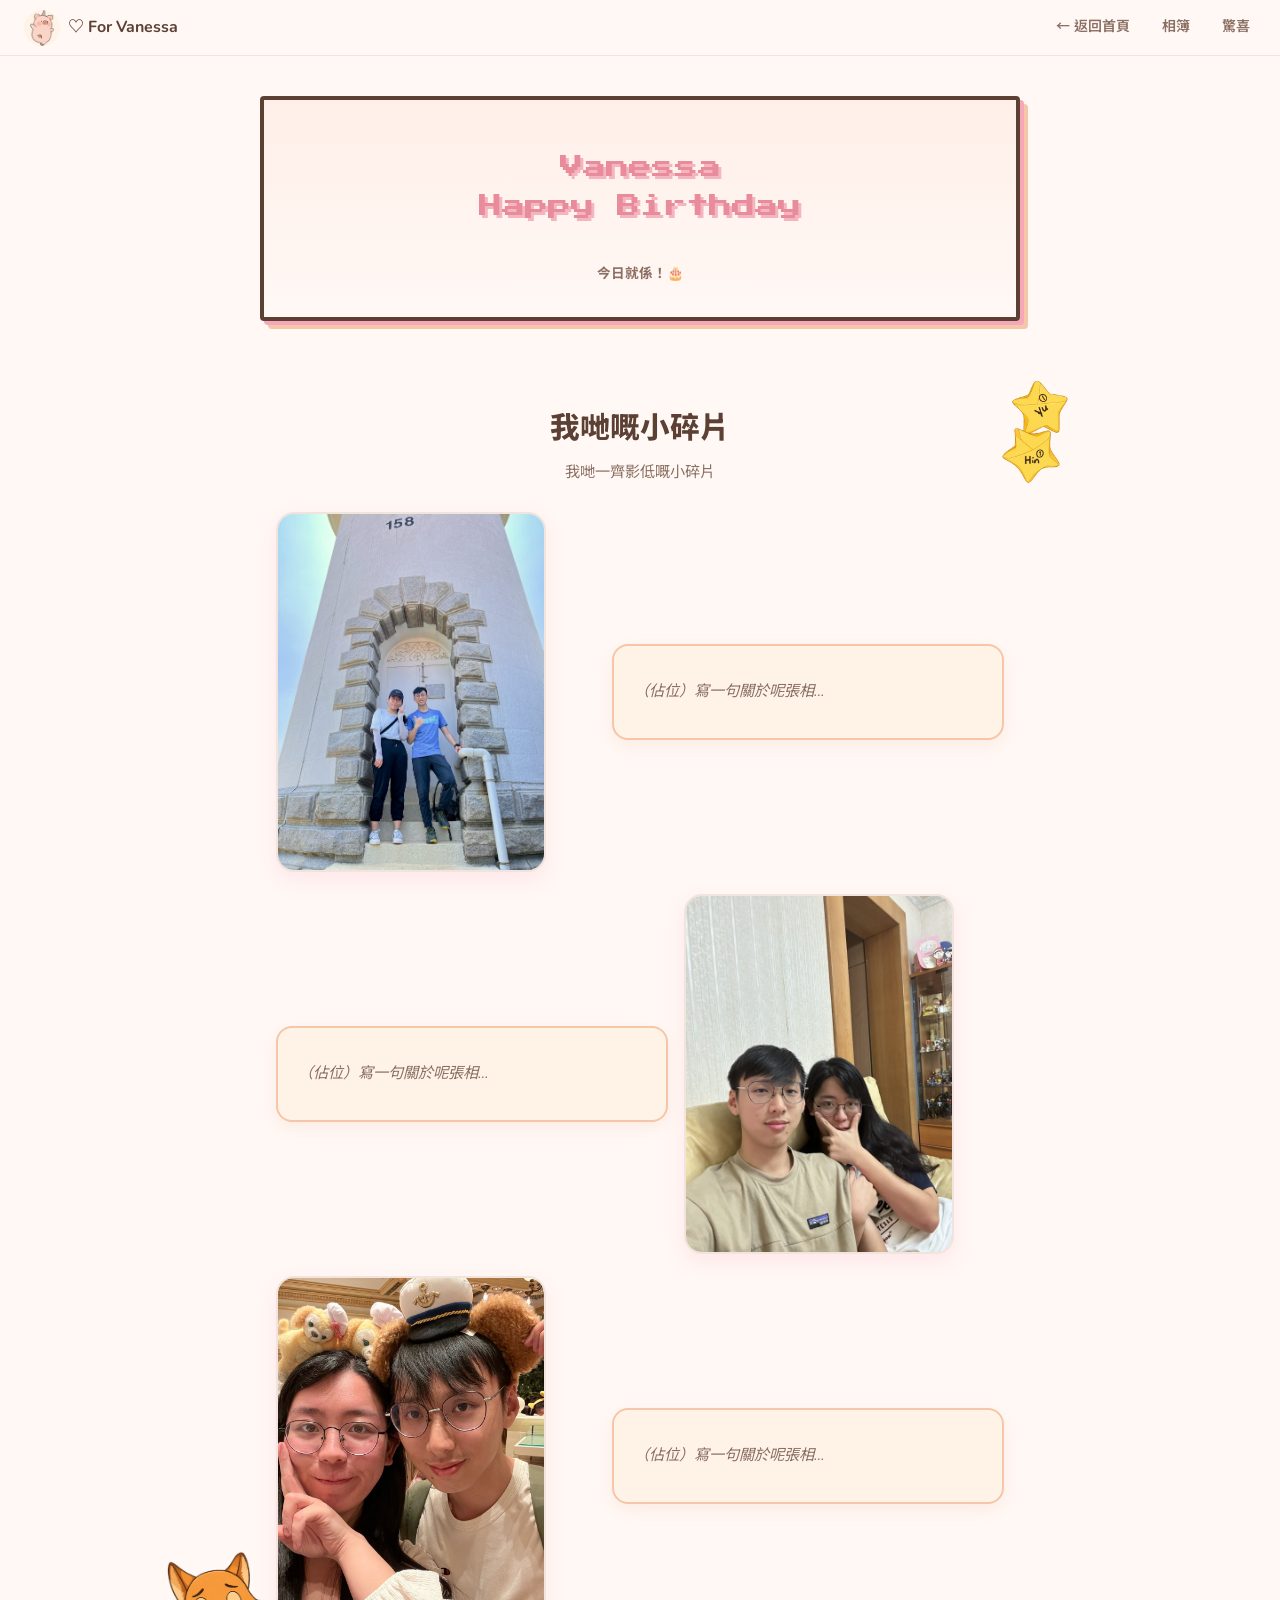
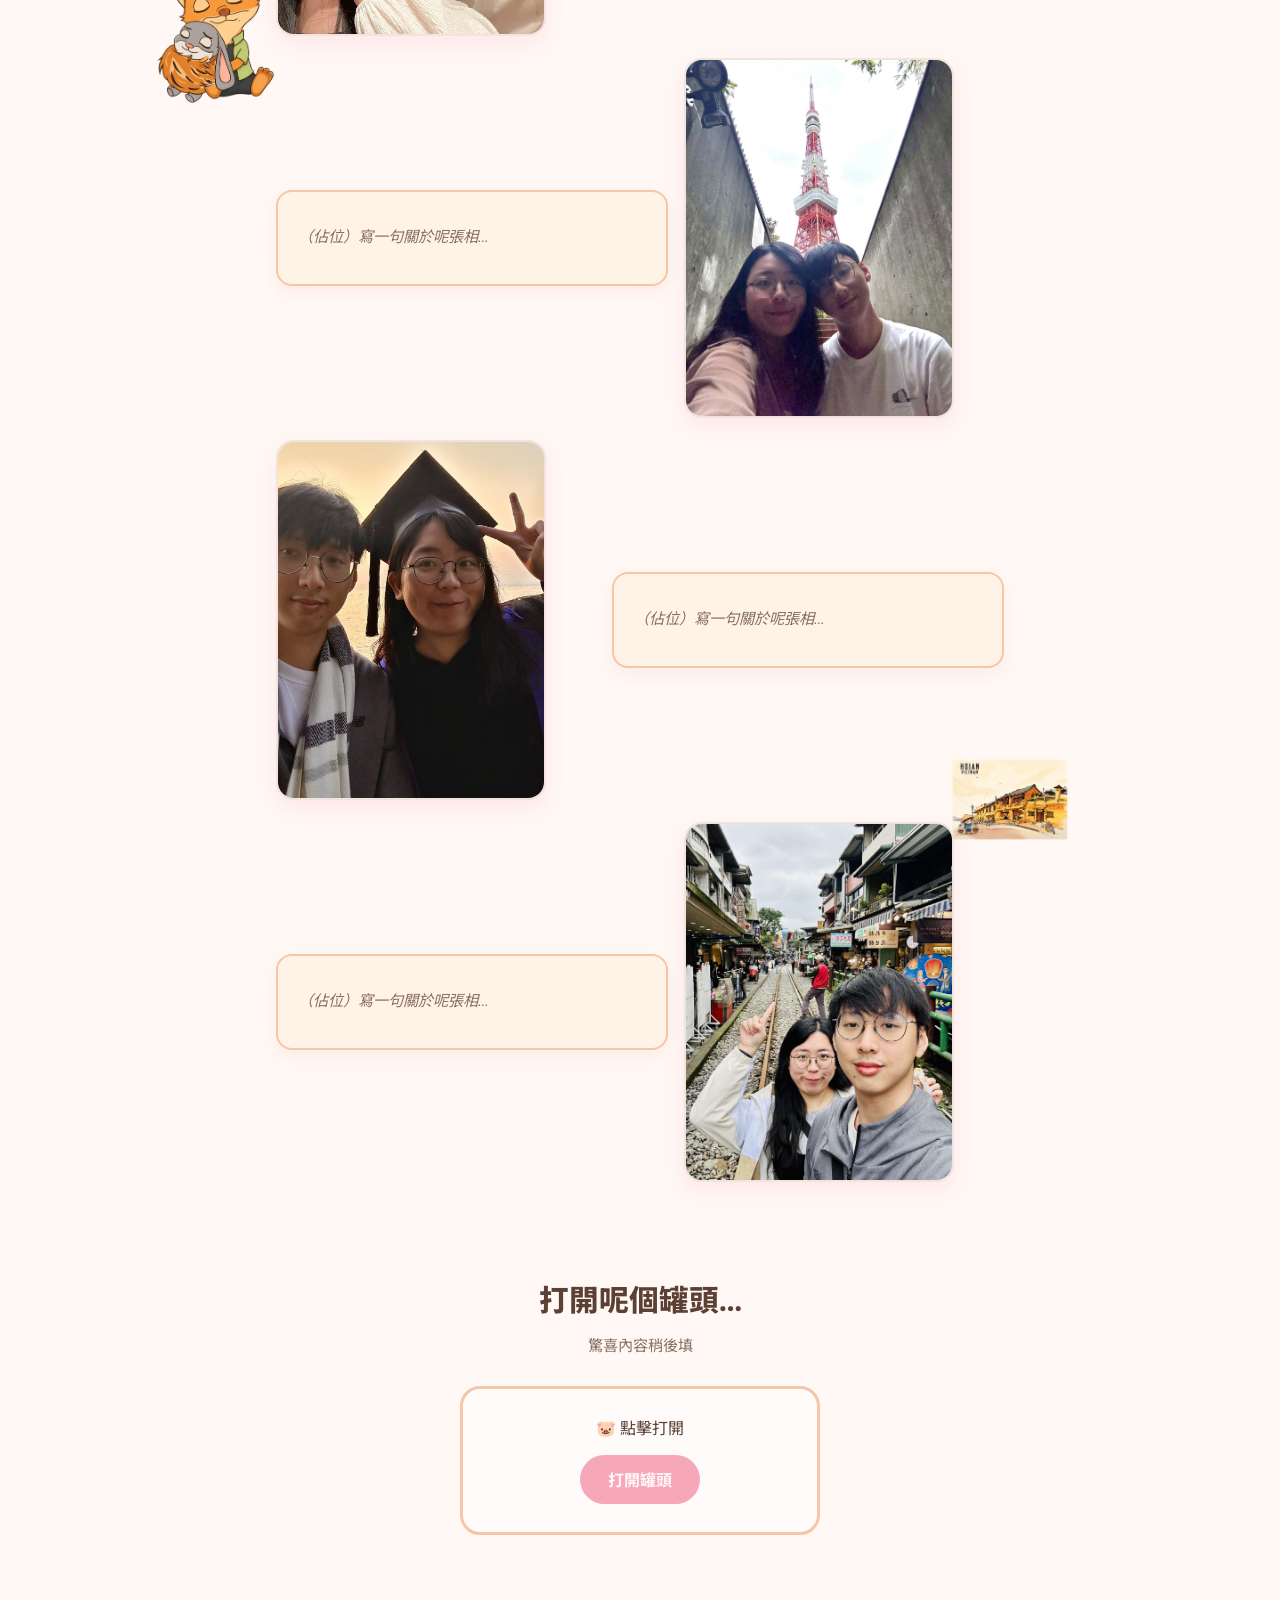
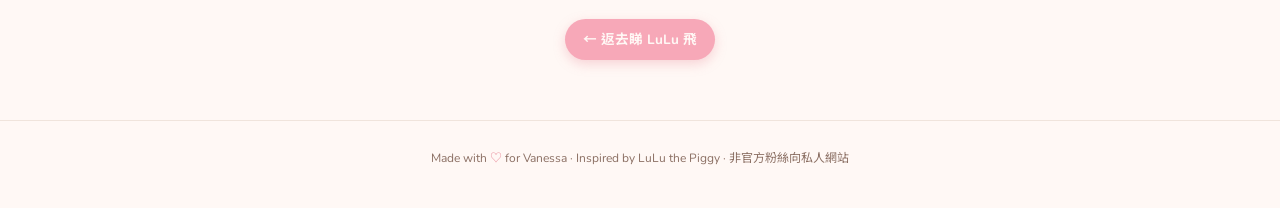
==== inside.html @ 43569d3e "Stagger gallery rows and remove「情話」notes section Replace gallery-grid with alternating photo|text ro" ====
<!DOCTYPE html>
<html lang="zh-Hant">
<head>
  <meta charset="UTF-8" />
  <meta name="viewport" content="width=device-width, initial-scale=1" />
  <meta name="description" content="Vanessa birthday countdown — pixel edition" />
  <meta http-equiv="Cache-Control" content="no-cache, no-store, must-revalidate" />
  <title>♡ Countdown · For Vanessa</title>
  <link rel="preconnect" href="https://fonts.googleapis.com" />
  <link rel="preconnect" href="https://fonts.gstatic.com" crossorigin />
  <link href="https://fonts.googleapis.com/css2?family=Noto+Sans+TC:wght@400;600;700;800&family=Nunito:wght@600;700;800&family=Press+Start+2P&display=swap" rel="stylesheet" />
  <link rel="stylesheet" href="css/styles.css?v=gallery2" />
  <link rel="stylesheet" href="css/edit-mode.css?v=gallery2" />
  <!-- Draft sections (gallery/surprise) stay hidden until 2026-11-11 00:00 HKT
       (body.is-birthday-day). Preview override: ?unlock=1 or ?birthday=1
       Edit mode: ?edit=1 also unlocks drafts on this page for layout work.
       Full backup: backups/inside-full-before-hide-2026-10-17.html -->
  <style id="draft-gate">
    /* Inline so hide works even if CSS cache is stale */
    body:not(.is-birthday-day) .draft-until-birthday { display: none !important; }
  </style>
</head>
<body class="page-inside">
  <nav class="site-nav" aria-label="主選單">
    <a class="nav-brand" href="index.html?v=gallery2">
      <img src="assets/lulu-mascot.png?v=gallery2" alt="" width="36" height="36" />
      <span>♡ For Vanessa</span>
    </a>
    <ul class="nav-links">
      <li><a href="index.html?v=gallery2">← 返回首頁</a></li>
      <li class="draft-until-birthday"><a href="#gallery">相簿</a></li>
      <li class="draft-until-birthday"><a href="#surprise">驚喜</a></li>
    </ul>
  </nav>

  <main class="inside-shell">
    <!-- Pixel countdown: target 2026-11-11 00:00 Asia/Hong_Kong -->
    <section class="pixel-cd-hero" id="pixel-cd-hero" aria-live="polite">
      <h2 class="pixel-title" id="pixel-title"><img class="pixel-title-img" src="assets/title-daoshuzhong.png?v=gallery2" alt="倒數中" width="280" height="104" /></h2>
      <p class="pixel-kicker">離 VANESSA 生日 仲有</p>
      <div class="pixel-countdown" id="pixel-countdown">
        <div class="pixel-cd-unit"><div class="num" data-cd="days">–</div><div class="lbl">DAYS</div></div>
        <div class="pixel-cd-unit"><div class="num" data-cd="hours">–</div><div class="lbl">HRS</div></div>
        <div class="pixel-cd-unit"><div class="num" data-cd="mins">–</div><div class="lbl">MIN</div></div>
        <div class="pixel-cd-unit"><div class="num" data-cd="secs">–</div><div class="lbl">SEC</div></div>
      </div>
      <div class="pixel-birthday-msg" id="pixel-birthday-msg">Vanessa<br />Happy Birthday</div>
      <p class="pixel-cd-sub" id="pixel-cd-sub">2026.11.11 00:00 · UTC+8</p>
    </section>

    <!-- Draft / placeholder sections — hidden until birthday (or ?unlock=1 / ?edit=1) -->
    <section class="section draft-until-birthday" id="gallery" style="padding-left:0;padding-right:0;max-width:none">
      <h2>我哋嘅小碎片</h2>
      <p class="lead">我哋一齊影低嘅小碎片</p>
      <div class="gallery-stagger">
        <article class="gallery-row gallery-row--photo-left">
          <figure class="gallery-card">
            <img src="assets/gallery/gallery-01.jpg?v=gallery2" alt="小碎片 1" loading="lazy" width="1200" height="1600" />
          </figure>
          <div class="gallery-text">（佔位）寫一句關於呢張相…</div>
        </article>
        <article class="gallery-row gallery-row--photo-right">
          <figure class="gallery-card">
            <img src="assets/gallery/gallery-02.jpg?v=gallery2" alt="小碎片 2" loading="lazy" width="1200" height="1600" />
          </figure>
          <div class="gallery-text">（佔位）寫一句關於呢張相…</div>
        </article>
        <article class="gallery-row gallery-row--photo-left">
          <figure class="gallery-card">
            <img src="assets/gallery/gallery-03.jpg?v=gallery2" alt="小碎片 3" loading="lazy" width="1600" height="1200" />
          </figure>
          <div class="gallery-text">（佔位）寫一句關於呢張相…</div>
        </article>
        <article class="gallery-row gallery-row--photo-right">
          <figure class="gallery-card">
            <img src="assets/gallery/gallery-04.jpg?v=gallery2" alt="小碎片 4" loading="lazy" width="1200" height="1600" />
          </figure>
          <div class="gallery-text">（佔位）寫一句關於呢張相…</div>
        </article>
        <article class="gallery-row gallery-row--photo-left">
          <figure class="gallery-card">
            <img src="assets/gallery/gallery-05.jpg?v=gallery2" alt="小碎片 5" loading="lazy" width="1600" height="1200" />
          </figure>
          <div class="gallery-text">（佔位）寫一句關於呢張相…</div>
        </article>
        <article class="gallery-row gallery-row--photo-right">
          <figure class="gallery-card">
            <img src="assets/gallery/gallery-06.jpg?v=gallery2" alt="小碎片 6" loading="lazy" width="1200" height="1600" />
          </figure>
          <div class="gallery-text">（佔位）寫一句關於呢張相…</div>
        </article>
      </div>
    </section>

    <section class="section draft-until-birthday" id="surprise" style="padding-left:0;padding-right:0;max-width:none">
      <h2>打開呢個罐頭…</h2>
      <p class="lead">驚喜內容稍後填</p>
      <div class="surprise-box" id="surprise-box">
        <p class="surprise-tease">🐷 點擊打開</p>
        <button type="button" id="btn-surprise">打開罐頭</button>
        <p class="surprise-reveal">（hidden message 佔位 — 等你寫）♡</p>
      </div>
    </section>

    <!-- Locked stickers from edit-mode coords (always visible, not draft-gated) -->
    <div class="locked-overlays" aria-hidden="true">
      <img class="locked-overlay" src="assets/overlay-stars-yu-hin.png?v=gallery2" alt="星星 Yu · Hin"
           style="left:95%;top:9.9%;width:8.7%;z-index:40" />
      <img class="locked-overlay" src="assets/overlay-nick-judy-hug.png?v=gallery2" alt="狐狸兔兔擁抱"
           style="left:-10.9%;top:45.8%;width:15.6%;z-index:41" />
      <img class="locked-overlay" src="assets/overlay-hoian.png?v=gallery2" alt="會安明信片"
           style="left:88.8%;top:70.5%;width:15%;z-index:42" />
    </div>

    <p class="inside-back">
      <a class="cta-hint" href="index.html?v=gallery2">← 返去睇 LuLu 飛</a>
    </p>
  </main>

  <footer class="site-footer draft-until-birthday">
    <p>Made with <span class="heart">♡</span> for Vanessa · Inspired by LuLu the Piggy · 非官方粉絲向私人網站</p>
  </footer>

  <!-- Edit mode (temporary): open with ?edit=1
       Local: inside.html?edit=1
       Live:  inside.html?v=gallery2&edit=1
       Without edit=1 the script no-ops; uploads/drags stay in localStorage only. -->
  <script src="js/main.js?v=gallery2"></script>
  <script src="js/edit-mode.js?v=gallery2"></script>
</body>
</html>
---- css/styles.css ----
/* LuLu Birthday Site — Vanessa · Design tokens from DESIGN_BRIEF.md */
:root {
  --pink-primary: #F7A8B8;
  --pink-deep: #E88B9A;
  --peach: #F5C6A8;
  --blush: #F4B4C0;
  --snout-yellow: #F5D76E;
  --cream-highlight: #FFF3E8;
  --bg-page: #FFF8F5;
  --bg-section-alt: #FFEFE8;
  --neutral-soft: #F0E4DC;
  --white-soft: #FFFBFA;
  --text-main: #5C4033;
  --text-muted: #8B6F63;
  --text-on-pink: #FFF8F5;
  --mint-soft: #C8E6D4;
  --gold-soft: #E8C97A;
  --sky-top: #87CEEB;
  --sky-mid: #B8E0F5;
  --sky-low: #E8F6FC;
  --nav-h: 56px;
  /* Pop-up size → full-body sitting figure (never crop head/feet) */
  --flyer-size: clamp(200px, 36vw, 300px);
  /* Width drives height (PNG 433×655); object-fit:contain keeps full silhouette.
     Desktop max ~340px so party hat stays below hero title+subtitle. */
  --flyer-landed-size: clamp(220px, 42vmin, 340px);
  --flyer-landed-h: min(52vh, 460px);
  /* ~30fps-friendly: 1.4s bounce pop ≈ 42 frames @ 30fps */
  --flight-duration: 0.75s; /* shorter bounce */
  --cursor-default: url("../assets/cursor-default.png") 0 0, auto;
  --cursor-pointer: url("../assets/cursor-pointer.png") 6 1, pointer;
}

*, *::before, *::after { box-sizing: border-box; margin: 0; padding: 0; }

html { scroll-behavior: smooth; }

body {
  font-family: "Nunito", "Noto Sans TC", system-ui, sans-serif;
  color: var(--text-main);
  background: var(--bg-page);
  line-height: 1.6;
  overflow-x: hidden;
  cursor: var(--cursor-default);
}

/* —— Landing lock: hide everything below hero until user clicks card → inside.html —— */
html:has(body.landing),
body.landing {
  height: 100%;
  overflow: hidden !important;
  overscroll-behavior: none;
  touch-action: manipulation;
}
body.landing .site-nav {
  /* keep nav but prevent scroll-away */
}
body.landing .hero-scene {
  height: calc(100svh - var(--nav-h));
  height: calc(100dvh - var(--nav-h));
  min-height: calc(100svh - var(--nav-h));
  max-height: calc(100dvh - var(--nav-h));
}
body.landing .hero-scene ~ *:not(.scene-controls):not(.edit-mode-panel) {
  display: none !important;
  visibility: hidden !important;
  pointer-events: none !important;
}
/* Edit mode panel must stay visible on landing */
body.landing.is-edit-mode .edit-mode-panel {
  display: block !important;
  visibility: visible !important;
  pointer-events: auto !important;
}
/* Extra safety: sections after hero never paint on landing */
body.landing > section,
body.landing > footer {
  display: none !important;
}


img { max-width: 100%; display: block; }
a { color: var(--pink-deep); text-decoration: none; cursor: var(--cursor-pointer); }
a:hover { text-decoration: underline; }
button, .btn-replay, .cta-hint, .birthday-sign {
  cursor: var(--cursor-pointer);
}

/* —— Nav —— */
.site-nav {
  position: sticky;
  top: 0;
  z-index: 100;
  height: var(--nav-h);
  display: flex;
  align-items: center;
  justify-content: space-between;
  padding: 0 16px;
  background: rgba(255, 248, 245, 0.92);
  backdrop-filter: blur(8px);
  border-bottom: 1px solid var(--neutral-soft);
}
.nav-brand {
  display: flex;
  align-items: center;
  gap: 8px;
  font-weight: 700;
  color: var(--text-main);
  text-decoration: none;
}
.nav-brand img {
  width: 36px;
  height: 36px;
  object-fit: contain;
  border-radius: 50%;
  background: var(--cream-highlight);
}
.nav-links {
  display: flex;
  gap: 12px;
  list-style: none;
  font-size: 13px;
}
.nav-links a {
  color: var(--text-muted);
  font-weight: 600;
  text-decoration: none;
  padding: 4px 6px;
  border-radius: 8px;
}
.nav-links a:hover {
  color: var(--pink-deep);
  background: var(--blush);
  text-decoration: none;
}
@media (min-width: 640px) {
  .nav-links { gap: 20px; font-size: 14px; }
  .site-nav { padding: 0 24px; }
}

/* —— Hero scene —— */
.hero-scene {
  position: relative;
  width: 100%;
  min-height: calc(100svh - var(--nav-h));
  min-height: calc(100vh - var(--nav-h));
  overflow: hidden;
  isolation: isolate;
}

.sky {
  position: absolute;
  inset: 0;
  background: linear-gradient(
    180deg,
    var(--sky-top) 0%,
    var(--sky-mid) 38%,
    var(--sky-low) 58%,
    #FFF5EB 72%,
    var(--bg-page) 100%
  );
  z-index: 0;
}

.sun {
  position: absolute;
  top: 8%;
  right: 12%;
  width: clamp(56px, 12vw, 96px);
  height: clamp(56px, 12vw, 96px);
  border-radius: 50%;
  background: radial-gradient(circle at 40% 40%, #FFF9C4, #F5D76E 55%, #F0C75A 100%);
  box-shadow: 0 0 40px 12px rgba(245, 215, 110, 0.45);
  z-index: 1;
  animation: sun-pulse 4s ease-in-out infinite;
}
@keyframes sun-pulse {
  0%, 100% { transform: scale(1); opacity: 1; }
  50% { transform: scale(1.04); opacity: 0.95; }
}

.cloud {
  position: absolute;
  z-index: 1;
  background: #fff;
  border-radius: 40px;
  opacity: 0.85;
}
.cloud::before,
.cloud::after {
  content: "";
  position: absolute;
  background: #fff;
  border-radius: 50%;
}
.cloud-a {
  width: 80px; height: 28px; top: 14%; left: 8%;
  animation: drift 28s linear infinite;
}
.cloud-a::before { width: 36px; height: 36px; top: -18px; left: 12px; }
.cloud-a::after { width: 44px; height: 44px; top: -22px; left: 32px; }
.cloud-b {
  width: 100px; height: 32px; top: 22%; left: 55%;
  animation: drift 36s linear infinite reverse;
  opacity: 0.7;
}
.cloud-b::before { width: 42px; height: 42px; top: -20px; left: 16px; }
.cloud-b::after { width: 50px; height: 50px; top: -26px; left: 40px; }
.cloud-c {
  width: 60px; height: 22px; top: 10%; left: 72%;
  animation: drift 40s linear infinite;
  opacity: 0.65;
}
.cloud-c::before { width: 28px; height: 28px; top: -14px; left: 8px; }
.cloud-c::after { width: 34px; height: 34px; top: -16px; left: 24px; }
@keyframes drift {
  from { transform: translateX(0); }
  to { transform: translateX(40px); }
}

/* City — scaled up proportionally */
.city {
  position: absolute;
  left: 0;
  right: 0;
  bottom: 0;
  height: clamp(220px, 48vh, 400px);
  z-index: 2;
  pointer-events: none;
  transform: scale(1.08);
  transform-origin: bottom center;
}
.city svg {
  width: 100%;
  height: 100%;
  display: block;
}

.hero-copy {
  position: absolute;
  top: 6%;
  left: 50%;
  transform: translateX(-50%);
  text-align: center;
  z-index: 12; /* above flyer hat */
  width: min(92%, 480px);
  pointer-events: none;
  padding: 0 12px 1.25rem;
}
.hero-copy h1 {
  font-size: clamp(1.6rem, 5.5vw, 2.6rem);
  font-weight: 800;
  color: var(--text-main);
  text-shadow: 0 2px 0 rgba(255,255,255,0.7);
  line-height: 1.25;
}
.hero-copy .sub {
  margin-top: 8px;
  font-size: clamp(0.9rem, 2.8vw, 1.1rem);
  color: var(--text-muted);
  font-weight: 600;
}
.hero-copy .cta-hint {
  margin-top: 16px;
  display: inline-block;
  pointer-events: auto;
  font-size: 0.85rem;
  font-weight: 700;
  color: var(--text-on-pink);
  background: var(--pink-primary);
  padding: 8px 16px;
  border-radius: 999px;
  border: none;
  box-shadow: 0 4px 12px rgba(232, 139, 154, 0.35);
  text-decoration: none;
}
.hero-copy .cta-hint:hover { background: var(--pink-deep); text-decoration: none; }

/* —— Pop-up LuLu (bottom → up bounce, then hold card) —— */
.flyer-wrap {
  position: absolute;
  z-index: 10;
  width: var(--flyer-landed-size);
  left: 50%;
  top: auto;
  bottom: clamp(12px, 2.5vh, 36px);
  right: auto;
  will-change: transform;
  /* Start below viewport, ready to pop — full body incl. feet */
  transform: translate3d(-50%, 130%, 0) scale(0.85);
  overflow: visible;
}
.flyer-wrap.flying {
  animation: lulu-popup var(--flight-duration) cubic-bezier(0.22, 1.4, 0.36, 1) forwards;
}
.flyer-wrap.idle,
.flyer-wrap.landed {
  width: var(--flyer-landed-size);
  max-height: none; /* full body + card; never clip feet */
  left: 50%;
  top: auto;
  bottom: clamp(12px, 2.5vh, 36px);
  right: auto;
  transform: translate3d(-50%, 0, 0);
  animation: bob-idle 2.4s ease-in-out infinite;
  overflow: visible;
}
.flyer-wrap.idle .flyer-front,
.flyer-wrap.landed .flyer-front,
.flyer-wrap.flying .flyer-front {
  width: 100%;
  height: auto;
  max-height: none; /* avoid letterbox; card % must match full PNG */
  object-fit: contain;
  object-position: center center;
  /* Never crop: show ears → feet */
  overflow: visible;
}
/* Mobile / small tablet: LuLu ~65–72vw so party hat stays BELOW hero title+subtitle.
   Height ~48–55vh; bottom-aligned; card % stays on PNG so grip holds. */
@media (max-width: 768px) {
  :root {
    --flyer-landed-size: clamp(240px, min(68vw, 50vh), 360px);
    --flyer-landed-h: min(55vh, 480px);
  }
  .flyer-wrap.idle,
  .flyer-wrap.landed,
  .flyer-wrap {
    bottom: clamp(10px, 2vh, 28px);
  }
  .hero-copy {
    padding-bottom: 0.5rem;
    z-index: 12;
  }
  /* Mobile: same reference proportions */
  .birthday-sign {
    top: calc(36% + 1cm);
    width: 54%;
    height: 48%;
    min-height: 46%;
    max-height: 52%;
    padding: 10px 8px 8px;
    border-width: 3px !important;
    border-radius: 14px;
  }
  .flyer-wrap.flying .birthday-sign {
    top: calc(36% + 1cm);
    width: 54%;
    height: 48%;
  }
  .sign-label {
    font-size: clamp(0.8rem, 3.4vw, 1.05rem);
    margin-bottom: 6px;
  }
  .birthday-sign .sign-unit .num {
    font-size: clamp(0.95rem, 4.5vw, 1.35rem);
  }
  .birthday-sign .sign-unit .lbl {
    font-size: clamp(0.6rem, 2.4vw, 0.8rem);
  }
  .birthday-sign .sign-click-hint {
    font-size: clamp(0.8rem, 3.4vw, 1rem);
    margin-top: 6px;
  }
  .sign-countdown {
    gap: 6px;
  }
  .sign-unit {
    padding: 8px 3px 6px;
    border-radius: 8px;
  }
}
@media (max-width: 480px) {
  :root {
    /* Phones: ~65–70vw / ~48–52vh so hat clears subtitle */
    --flyer-landed-size: clamp(220px, min(68vw, 50vh), 340px);
    --flyer-landed-h: min(52vh, 440px);
  }
  .birthday-sign {
    top: calc(36% + 1cm);
    width: 56%;
    height: 48%;
    min-height: 46%;
    max-height: 52%;
    padding: 9px 7px 8px;
  }
  .sign-label {
    font-size: clamp(0.82rem, 3.6vw, 1.05rem);
  }
  .birthday-sign .sign-unit .num {
    font-size: clamp(1rem, 4.8vw, 1.35rem);
  }
  .birthday-sign .sign-click-hint {
    font-size: clamp(0.82rem, 3.6vw, 1rem);
  }
}
/* Very short viewports only: shrink just enough to keep hat→feet on screen */
@media (max-height: 560px) {
  :root {
    --flyer-landed-size: clamp(180px, min(62vw, 42vh), 300px);
    --flyer-landed-h: min(48vh, 340px);
  }
}

/* Desktop / tablet landscape: keep hat clear of subtitle */
@media (min-width: 769px) {
  :root {
    --flyer-landed-size: clamp(220px, 34vmin, 300px);
    --flyer-landed-h: min(46vh, 400px);
  }
  .flyer-wrap.idle,
  .flyer-wrap.landed,
  .flyer-wrap {
    bottom: clamp(6px, 1.2vh, 20px);
  }
  .hero-copy {
    top: 4%;
    z-index: 12;
    padding-bottom: 2rem;
  }
  .hero-copy .sub {
    position: relative;
    z-index: 13;
  }
}

/* Bottom → up bounce pop, then settle at center-bottom */
@keyframes lulu-popup {
  0% {
    transform: translate3d(-50%, 130%, 0) scale(0.82);
  }
  /* spring past rest */
  55% {
    transform: translate3d(-50%, -8%, 0) scale(1.06);
  }
  /* soft settle */
  78% {
    transform: translate3d(-50%, 3%, 0) scale(0.98);
  }
  100% {
    transform: translate3d(-50%, 0, 0) scale(1);
  }
}

@keyframes bob-idle {
  0%, 100% { transform: translate3d(-50%, 0, 0); }
  50% { transform: translate3d(-50%, -10px, 0); }
}

.flyer {
  position: relative;
  display: flex;
  flex-direction: column;
  align-items: center;
  width: 100%;
}

.flyer-mascot {
  width: 100%;
  height: auto;
  max-width: 100%;
  filter: drop-shadow(0 10px 18px rgba(92, 64, 51, 0.2));
  user-select: none;
  pointer-events: none;
  /* Full silhouette: ears through feet */
  object-fit: contain;
}

/* Always full-body front for pop-up (no Superman back) */
.flyer-back { display: none !important; }
.flyer-front { display: block; }
.flyer-wrap.idle .flyer-front,
.flyer-wrap.landed .flyer-front,
.flyer-wrap.flying .flyer-front { display: block; }

/* Large HTML countdown card (~50% mascot height), below face at hands.
   Mascot has NO baked card; full body (hat → feet) always visible. */
.birthday-sign {
  position: absolute;
  left: 50%;
  /* Proportions locked to user reference: tall card, ~mid torso, hands on sides */
  top: calc(36% + 1cm);
  bottom: auto;
  display: flex;
  flex-direction: column;
  align-items: center;
  justify-content: space-between;
  width: 52%;
  height: 48%;
  min-height: 46%;
  max-height: 52%;
  margin: 0;
  padding: 12px 10px 10px;
  background: #FFFFFF !important;
  background-color: #FFFFFF !important;
  background-image: none !important;
  border: 3px solid #5C4033 !important;
  border-style: solid !important;
  border-radius: 16px;
  box-shadow: none;
  backdrop-filter: none !important;
  -webkit-backdrop-filter: none !important;
  isolation: isolate;
  mix-blend-mode: normal !important;
  text-align: center;
  opacity: 0;
  pointer-events: none;
  text-decoration: none;
  color: inherit;
  z-index: 5;
  transform: translateX(-50%) scale(0.92);
  transition: opacity 0.18s ease, transform 0.18s ease, box-shadow 0.2s ease;
  box-sizing: border-box;
  overflow: hidden;
}
.flyer-wrap.idle .birthday-sign,
.flyer-wrap.landed .birthday-sign {
  opacity: 1 !important;
  transform: translateX(-50%) scale(1);
  pointer-events: auto;
  animation: none;
  background: #FFFFFF !important;
  background-color: #FFFFFF !important;
}
.flyer-wrap.flying .birthday-sign {
  position: absolute;
  left: 50%;
  top: calc(36% + 1cm);
  width: 52%;
  height: 48%;
  margin: 0;
  transform: translateX(-50%) scale(0.85);
  opacity: 0;
  pointer-events: none;
}
.flyer-wrap.idle .flyer,
.flyer-wrap.landed .flyer {
  /* keep mascot+card stacked as one ~1/3-viewport unit */
  min-height: 0;
}
.birthday-sign:hover,
.birthday-sign:focus-visible {
  text-decoration: none;
  box-shadow: 0 0 0 3px rgba(247, 168, 184, 0.7);
  outline: none;
}
.birthday-sign::before {
  content: none; /* overlay sits on baked card — no tape */
}
@keyframes sign-pulse {
  0%, 100% { box-shadow: 0 0 0 0 rgba(247, 168, 184, 0); }
  50% { box-shadow: 0 0 0 2px rgba(247, 168, 184, 0.55); }
}
.sign-label {
  font-size: clamp(0.85rem, 3.2vw, 1.15rem);
  font-weight: 800;
  line-height: 1.2;
  margin-bottom: 8px;
  margin-top: 2px;
  color: #5C4033;
  flex-shrink: 0;
}
.sign-countdown {
  display: grid;
  grid-template-columns: repeat(4, 1fr);
  gap: 8px;
  width: 100%;
  flex: 1 1 auto;
  align-content: center;
}
.sign-unit {
  background: #F7E8DC;
  background-color: #F7E8DC;
  border: none;
  border-radius: 10px;
  padding: 10px 4px 8px;
  min-width: 0;
  opacity: 1;
  display: flex;
  flex-direction: column;
  align-items: center;
  justify-content: center;
  overflow: hidden;
  box-sizing: border-box;
}
.sign-unit .num {
  display: block;
  width: 100%;
  text-align: center;
  font-size: clamp(1.05rem, 4.2vw, 1.55rem);
  font-weight: 800;
  color: #E88B9A;
  font-variant-numeric: tabular-nums;
  line-height: 1.1;
  letter-spacing: 0;
  padding: 0 2px;
  margin: 0;
  box-sizing: border-box;
  overflow: visible;
}
.sign-unit .lbl {
  display: block;
  margin-top: 6px;
  font-size: clamp(0.65rem, 2.2vw, 0.85rem);
  font-weight: 700;
  color: #5C4033;
  text-transform: none;
  letter-spacing: 0.02em;
}
.sign-done {
  display: none;
  font-weight: 800;
  color: var(--pink-deep);
  font-size: 0.9rem;
}
.birthday-sign.is-today .sign-countdown { display: none; }
.birthday-sign.is-today .sign-done { display: block; }
.sign-click-hint {
  margin-top: 8px;
  margin-bottom: 2px;
  font-size: clamp(0.85rem, 3vw, 1.05rem);
  font-weight: 800;
  color: #E88B9A;
  letter-spacing: 0.04em;
  opacity: 1;
  -webkit-text-stroke: 0;
  paint-order: normal;
  text-shadow: none;
  flex-shrink: 0;
}

.scene-controls {
  position: absolute;
  bottom: 12px;
  right: 12px;
  z-index: 20;
}
.btn-replay {
  font-family: inherit;
  font-size: 0.8rem;
  font-weight: 700;
  color: var(--text-main);
  background: var(--white-soft);
  border: 2px solid var(--peach);
  border-radius: 999px;
  padding: 6px 14px;
  box-shadow: 0 2px 8px rgba(92, 64, 51, 0.1);
}
.btn-replay:hover {
  background: var(--blush);
  border-color: var(--pink-primary);
}

/* —— Sections —— */
.section {
  padding: 48px 20px;
  max-width: 800px;
  margin: 0 auto;
}
.section-alt { background: var(--bg-section-alt); max-width: none; }
.section-alt .section-inner {
  max-width: 800px;
  margin: 0 auto;
}
.section h2 {
  font-size: clamp(1.35rem, 4vw, 1.85rem);
  font-weight: 800;
  margin-bottom: 8px;
  text-align: center;
}
.section .lead {
  text-align: center;
  color: var(--text-muted);
  margin-bottom: 28px;
  font-size: 0.95rem;
}

.countdown-board {
  display: grid;
  grid-template-columns: repeat(4, 1fr);
  gap: 10px;
  max-width: 420px;
  margin: 0 auto;
}
.cd-card {
  background: var(--white-soft);
  border-radius: 16px;
  padding: 16px 8px;
  text-align: center;
  border: 2px solid var(--blush);
  box-shadow: 0 4px 16px rgba(247, 168, 184, 0.25);
}
.cd-card .num {
  font-size: clamp(1.5rem, 5vw, 2.2rem);
  font-weight: 800;
  color: var(--pink-deep);
  font-variant-numeric: tabular-nums;
  line-height: 1;
}
.cd-card .lbl {
  margin-top: 6px;
  font-size: 0.75rem;
  font-weight: 700;
  color: var(--text-muted);
}
.cd-message {
  text-align: center;
  margin-top: 20px;
  font-weight: 700;
  color: var(--text-main);
}
.cd-message.party {
  color: var(--pink-deep);
  background: var(--mint-soft);
  display: inline-block;
  width: 100%;
  max-width: 420px;
  margin-left: auto;
  margin-right: auto;
  padding: 12px;
  border-radius: 12px;
}

.placeholder-grid {
  display: grid;
  grid-template-columns: repeat(2, 1fr);
  gap: 12px;
}
@media (min-width: 640px) {
  .placeholder-grid { grid-template-columns: repeat(3, 1fr); }
}
.ph-card {
  aspect-ratio: 1;
  background: var(--white-soft);
  border: 2px dashed var(--neutral-soft);
  border-radius: 16px;
  display: flex;
  align-items: center;
  justify-content: center;
  color: var(--text-muted);
  font-size: 0.8rem;
  font-weight: 600;
  text-align: center;
  padding: 12px;
}

.gallery-stagger {
  display: flex;
  flex-direction: column;
  gap: 22px;
  max-width: 860px;
  margin: 0 auto;
  padding: 0 16px;
}
.gallery-row {
  display: grid;
  grid-template-columns: minmax(0, 0.9fr) minmax(0, 1.1fr);
  gap: 16px;
  align-items: center;
}
.gallery-row--photo-right {
  grid-template-columns: minmax(0, 1.1fr) minmax(0, 0.9fr);
}
.gallery-row--photo-right .gallery-card { order: 2; }
.gallery-row--photo-right .gallery-text { order: 1; }
.gallery-card {
  margin: 0;
  aspect-ratio: 3 / 4;
  max-height: 360px;
  border-radius: 18px;
  overflow: hidden;
  background: var(--white-soft);
  border: 2px solid var(--neutral-soft);
  box-shadow: 0 8px 20px rgba(255, 154, 180, 0.18);
  transition: transform 0.2s ease, box-shadow 0.2s ease;
}
.gallery-card:hover {
  transform: translateY(-3px);
  box-shadow: 0 12px 28px rgba(255, 154, 180, 0.28);
}
.gallery-card img {
  display: block;
  width: 100%;
  height: 100%;
  object-fit: cover;
  object-position: center;
}
.gallery-text {
  background: var(--cream-highlight);
  border: 2px solid var(--peach);
  border-radius: 16px;
  padding: 18px 20px;
  color: var(--text-muted);
  font-style: italic;
  font-size: 0.95rem;
  line-height: 1.7;
  min-height: 96px;
  display: flex;
  align-items: center;
  box-shadow: 0 6px 16px rgba(245, 198, 168, 0.22);
}
@media (max-width: 639px) {
  .gallery-row,
  .gallery-row--photo-right {
    grid-template-columns: 1fr;
    gap: 12px;
  }
  /* Keep photo above text in each pair on mobile */
  .gallery-row .gallery-card { order: 0; }
  .gallery-row .gallery-text { order: 1; }
  .gallery-card {
    max-height: none;
    aspect-ratio: 4 / 5;
  }
}
.surprise-box {
  max-width: 360px;
  margin: 0 auto;
  background: var(--white-soft);
  border: 3px solid var(--peach);
  border-radius: 20px;
  padding: 28px 20px;
  text-align: center;
}
.surprise-box button {
  margin-top: 12px;
  font-family: inherit;
  font-weight: 700;
  font-size: 1rem;
  background: var(--pink-primary);
  color: var(--text-on-pink);
  border: none;
  border-radius: 999px;
  padding: 12px 28px;
}
.surprise-box button:hover { background: var(--pink-deep); }
.surprise-reveal {
  display: none;
  margin-top: 16px;
  font-weight: 700;
  color: var(--pink-deep);
}
.surprise-box.open .surprise-reveal { display: block; }
.surprise-box.open .surprise-tease { display: none; }

.site-footer {
  padding: 28px 20px 40px;
  text-align: center;
  font-size: 0.75rem;
  color: var(--text-muted);
  border-top: 1px solid var(--neutral-soft);
  background: var(--bg-page);
}
.site-footer .heart { color: var(--pink-deep); }

/* —— Inside page shell —— */
.page-inside { min-height: 100vh; }
.inside-shell {
  position: relative;
  max-width: 800px;
  margin: 0 auto;
  padding: 40px 20px 60px;
}

/* Permanent stickers locked from edit-mode coords (always visible) */
.locked-overlays {
  position: absolute;
  inset: 0;
  z-index: 35;
  pointer-events: none;
}
.locked-overlay {
  position: absolute;
  display: block;
  height: auto;
  object-fit: contain;
  pointer-events: none;
  -webkit-user-drag: none;
  box-sizing: border-box;
}
.inside-hero {
  text-align: center;
  margin-bottom: 32px;
}
.inside-mascot {
  width: 120px;
  height: auto;
  margin: 0 auto 16px;
  filter: drop-shadow(0 6px 12px rgba(92, 64, 51, 0.15));
}
.inside-hero h1 {
  font-size: clamp(1.5rem, 4vw, 2rem);
  font-weight: 800;
}
.inside-hero .lead {
  color: var(--text-muted);
  margin-top: 8px;
  font-weight: 600;
}
.inside-grid {
  display: grid;
  grid-template-columns: 1fr;
  gap: 14px;
}
@media (min-width: 640px) {
  .inside-grid { grid-template-columns: 1fr 1fr; }
  .inside-card-wide { grid-column: 1 / -1; }
}
.inside-card {
  background: var(--white-soft);
  border: 2px dashed var(--neutral-soft);
  border-radius: 16px;
  padding: 24px 20px;
  min-height: 120px;
}
.inside-card h2 {
  font-size: 1.1rem;
  font-weight: 800;
  margin-bottom: 8px;
}
.inside-card p { color: var(--text-muted); font-size: 0.9rem; }
.inside-back {
  text-align: center;
  margin-top: 36px;
}
.inside-back .cta-hint {
  display: inline-block;
  font-size: 0.85rem;
  font-weight: 700;
  color: var(--text-on-pink);
  background: var(--pink-primary);
  padding: 10px 18px;
  border-radius: 999px;
  text-decoration: none;
  box-shadow: 0 4px 12px rgba(232, 139, 154, 0.35);
}
.inside-back .cta-hint:hover { background: var(--pink-deep); text-decoration: none; }

@media (prefers-reduced-motion: reduce) {
  .flyer-wrap,
  .flyer-wrap.flying,
  .flyer-wrap.idle {
    animation: none !important;
    left: 50%;
    top: auto;
    bottom: clamp(12px, 2.5vh, 36px);
    width: var(--flyer-landed-size);
    transform: translate3d(-50%, 0, 0);
  }
  .flyer-wrap .flyer-back { display: none !important; }
  .flyer-wrap .flyer-front { display: block !important; }
  .flyer-wrap .birthday-sign {
    opacity: 1 !important;
    transform: translateX(-50%) scale(1) !important;
    pointer-events: auto !important;
    animation: none !important;
    position: absolute !important;
    left: 50% !important;
    top: calc(36% + 1cm) !important;
    width: 40% !important;
    height: 36% !important;
    margin: 0 !important;
  }
  .cloud, .sun { animation: none; }
}


/* —— Inside: pixel-art countdown —— */
.pixel-cd-hero {
  text-align: center;
  margin-bottom: 36px;
  padding: 28px 16px 32px;
  background:
    linear-gradient(180deg, #FFEFE8 0%, #FFF8F5 100%);
  border: 4px solid var(--text-main);
  border-radius: 4px;
  box-shadow:
    4px 4px 0 var(--pink-primary),
    8px 8px 0 var(--peach);
  image-rendering: pixelated;
}
.pixel-cd-hero .pixel-kicker {
  font-family: "Press Start 2P", monospace;
  /* +5px vs prior (~0.55–0.7rem) → darker + larger */
  font-size: clamp(0.85rem, 2.8vw, 1.05rem);
  color: #3D2A22;
  font-weight: 700;
  line-height: 1.8;
  margin-bottom: 18px;
}
.pixel-countdown {
  display: grid;
  grid-template-columns: repeat(4, minmax(0, 1fr));
  gap: 8px;
  max-width: 480px;
  margin: 0 auto;
}
.pixel-cd-unit {
  background: var(--white-soft);
  border: 3px solid var(--text-main);
  border-radius: 2px;
  padding: 14px 4px 10px;
  box-shadow: inset -2px -2px 0 var(--neutral-soft), 2px 2px 0 var(--blush);
}
.pixel-cd-unit .num {
  font-family: "Press Start 2P", monospace;
  font-size: clamp(0.85rem, 3.5vw, 1.35rem);
  color: var(--pink-deep);
  font-variant-numeric: tabular-nums;
  line-height: 1.2;
  image-rendering: pixelated;
}
.pixel-cd-unit .lbl {
  margin-top: 10px;
  font-family: "Press Start 2P", monospace;
  font-size: clamp(0.4rem, 1.5vw, 0.5rem);
  color: var(--text-muted);
  letter-spacing: 0.04em;
}
.pixel-birthday-msg {
  display: none;
  font-family: "Press Start 2P", monospace;
  font-size: clamp(0.85rem, 3.8vw, 1.45rem);
  color: var(--pink-deep);
  line-height: 1.7;
  padding: 20px 12px;
  text-shadow: 3px 3px 0 var(--blush);
  animation: pixel-pop 0.8s steps(4) infinite alternate;
}
.pixel-cd-hero.is-birthday .pixel-countdown,
.pixel-cd-hero.is-birthday .pixel-kicker { display: none; }
.pixel-cd-hero.is-birthday .pixel-birthday-msg { display: block; }
@keyframes pixel-pop {
  from { transform: scale(1); }
  to { transform: scale(1.04); }
}
.pixel-cd-sub {
  margin-top: 16px;
  font-size: 0.85rem;
  font-weight: 700;
  color: var(--text-muted);
}


/* Large HTML card countdown typography (~half body) */
.birthday-sign .sign-countdown {
  display: grid;
  grid-template-columns: repeat(4, minmax(0, 1fr));
  gap: 3px;
  width: 100%;
}
.birthday-sign .sign-unit .num {
  /* Keep digits inside white boxes — no left-edge clip */
  font-size: clamp(0.72rem, 2.4vw, 1.05rem);
  font-weight: 800;
  line-height: 1.15;
  color: var(--pink-deep);
  text-align: center;
  width: 100%;
  box-sizing: border-box;
  padding: 0 2px;
}
.birthday-sign .sign-unit .lbl {
  font-size: clamp(0.55rem, 2vw, 0.7rem);
  opacity: 0.9;
  font-weight: 700;
}
.birthday-sign .sign-done {
  font-size: clamp(0.85rem, 3.2vw, 1.1rem);
  font-weight: 800;
}
.birthday-sign .sign-click-hint {
  font-size: clamp(0.78rem, 3.2vw, 1rem);
  margin-top: 6px;
  opacity: 1;
  font-weight: 800;
}


.pixel-cd-lead {
  font-family: "Nunito", "Noto Sans TC", system-ui, sans-serif;
  font-size: clamp(0.95rem, 3.2vw, 1.15rem);
  font-weight: 800;
  color: var(--text-main);
  margin: 0 0 18px;
  line-height: 1.4;
}
.pixel-cd-hero.is-birthday .pixel-cd-lead { display: none; }

.pixel-cd-lead.party {
  color: var(--pink-deep);
}

.pixel-title {
  text-align: center;
  margin: 0 0 14px;
  line-height: 0;
}
.pixel-title-img {
  display: inline-block;
  width: min(72vw, 280px);
  height: auto;
  image-rendering: pixelated;
  image-rendering: crisp-edges;
  /* black text + white outline baked into PNG */
}
.pixel-cd-hero .pixel-title { margin-bottom: 16px; }
.pixel-cd-hero.is-birthday .pixel-title { display: none; }


/* —— Pixel fireworks (homepage hero only) —— */
.pixel-fireworks {
  position: absolute;
  inset: 0;
  width: 100%;
  height: 100%;
  z-index: 3; /* above sky/city, below flyer (10) / hero-copy (12) / nav */
  pointer-events: none;
  image-rendering: pixelated;
  image-rendering: crisp-edges;
}
/* keep canvas visible even with reduced motion (JS slows spawn) */

/* —— Draft sections: hidden until birthday (body.is-birthday-day) ——
   Preview: ?unlock=1 or ?birthday=1 on any page that loads main.js */
body:not(.is-birthday-day) .draft-until-birthday {
  display: none !important;
}
---- css/edit-mode.css ----
/* Edit mode — only used when body.is-edit-mode (?edit=1). Normal visits unaffected. */

.edit-mode-panel {
  position: fixed;
  right: 12px;
  bottom: 12px;
  z-index: 9999;
  width: min(300px, calc(100vw - 24px));
  max-height: min(70vh, 520px);
  overflow: auto;
  padding: 14px 14px 12px;
  border-radius: 14px;
  background: rgba(255, 252, 248, 0.96);
  border: 2px solid #5c4033;
  box-shadow: 0 10px 28px rgba(92, 64, 51, 0.22);
  font-family: "Noto Sans TC", "Nunito", system-ui, sans-serif;
  color: #5c4033;
  pointer-events: auto;
}

.edit-mode-panel__title {
  font-weight: 800;
  font-size: 15px;
  margin-bottom: 6px;
}

.edit-mode-panel__hint {
  margin: 0 0 10px;
  font-size: 12px;
  line-height: 1.45;
  opacity: 0.9;
}

.edit-mode-btn {
  display: block;
  width: 100%;
  margin: 0 0 8px;
  padding: 9px 12px;
  border-radius: 10px;
  border: 2px solid #5c4033;
  background: #ffe8d6;
  color: #5c4033;
  font: inherit;
  font-weight: 700;
  font-size: 13px;
  cursor: pointer;
  text-align: center;
  box-sizing: border-box;
}

.edit-mode-btn:hover,
.edit-mode-btn:focus-visible {
  background: #ffd4b8;
}

.edit-mode-btn--file {
  background: #c8e6d4;
}

.edit-mode-btn--file:hover {
  background: #b3dbc4;
}

.edit-mode-btn--danger {
  background: #f7c8c8;
}

.edit-mode-btn--danger:hover {
  background: #f0a8a8;
}

.edit-mode-help {
  margin: 4px 0 10px;
  font-size: 12px;
}

.edit-mode-help summary {
  cursor: pointer;
  font-weight: 700;
}

.edit-mode-help ol {
  margin: 6px 0 0;
  padding-left: 1.2em;
  line-height: 1.5;
}

.edit-mode-help code {
  font-size: 11px;
  background: #fff0e6;
  padding: 1px 4px;
  border-radius: 4px;
}

.edit-mode-json {
  width: 100%;
  box-sizing: border-box;
  margin: 0 0 6px;
  padding: 8px;
  border-radius: 8px;
  border: 1px solid #c4a484;
  background: #fffaf5;
  font-family: ui-monospace, SFMono-Regular, Menlo, Consolas, monospace;
  font-size: 11px;
  line-height: 1.35;
  resize: vertical;
  color: #5c4033;
}

.edit-mode-status {
  margin: 0;
  min-height: 1.2em;
  font-size: 11px;
  color: #8b5e4b;
}

/* Overlay layer inside .hero-scene — above scene art, does not replace mascot/card */
.edit-overlay-layer {
  position: absolute;
  inset: 0;
  z-index: 35;
  pointer-events: none;
}

.edit-overlay {
  position: absolute;
  left: 10%;
  top: 20%;
  width: 25%;
  z-index: 40;
  pointer-events: auto;
  cursor: grab;
  user-select: none;
  touch-action: none;
  box-sizing: border-box;
  border: 2px dashed transparent;
  border-radius: 6px;
}

.edit-overlay.is-active,
.edit-overlay:hover {
  border-color: #5c4033;
  background: rgba(255, 255, 255, 0.08);
}

.edit-overlay.is-active {
  cursor: grabbing;
  box-shadow: 0 0 0 2px #f7a8b8;
}

.edit-overlay img {
  display: block;
  width: 100%;
  height: auto;
  pointer-events: none;
  -webkit-user-drag: none;
}

.edit-overlay__label {
  position: absolute;
  left: 4px;
  top: 4px;
  max-width: calc(100% - 28px);
  padding: 2px 6px;
  border-radius: 6px;
  background: rgba(92, 64, 51, 0.85);
  color: #fffaf5;
  font-size: 10px;
  font-weight: 700;
  white-space: nowrap;
  overflow: hidden;
  text-overflow: ellipsis;
  pointer-events: none;
}

.edit-overlay__handle {
  position: absolute;
  right: -6px;
  bottom: -6px;
  width: 16px;
  height: 16px;
  border-radius: 4px;
  background: #f7a8b8;
  border: 2px solid #5c4033;
  cursor: nwse-resize;
  box-sizing: border-box;
}

.edit-overlay__del {
  position: absolute;
  right: 2px;
  top: 2px;
  width: 22px;
  height: 22px;
  padding: 0;
  border: 2px solid #5c4033;
  border-radius: 50%;
  background: #fff;
  color: #5c4033;
  font-size: 14px;
  font-weight: 800;
  line-height: 1;
  cursor: pointer;
}

.edit-overlay__del:hover {
  background: #f7c8c8;
}

@media (max-width: 520px) {
  .edit-mode-panel {
    right: 8px;
    left: 8px;
    bottom: 8px;
    width: auto;
  }
}

/* Survive body.landing sibling-hide rule */
body.landing.is-edit-mode .edit-mode-panel,
body.is-edit-mode .edit-mode-panel {
  display: block !important;
  visibility: visible !important;
  pointer-events: auto !important;
  z-index: 10000;
}


/* Inside page: host needs positioning for absolute overlay layer */
body.page-inside.is-edit-mode .inside-shell {
  position: relative;
}

/* Keep draft sections visible while editing even if birthday class flickers */
body.page-inside.is-edit-mode .draft-until-birthday {
  display: revert !important;
}
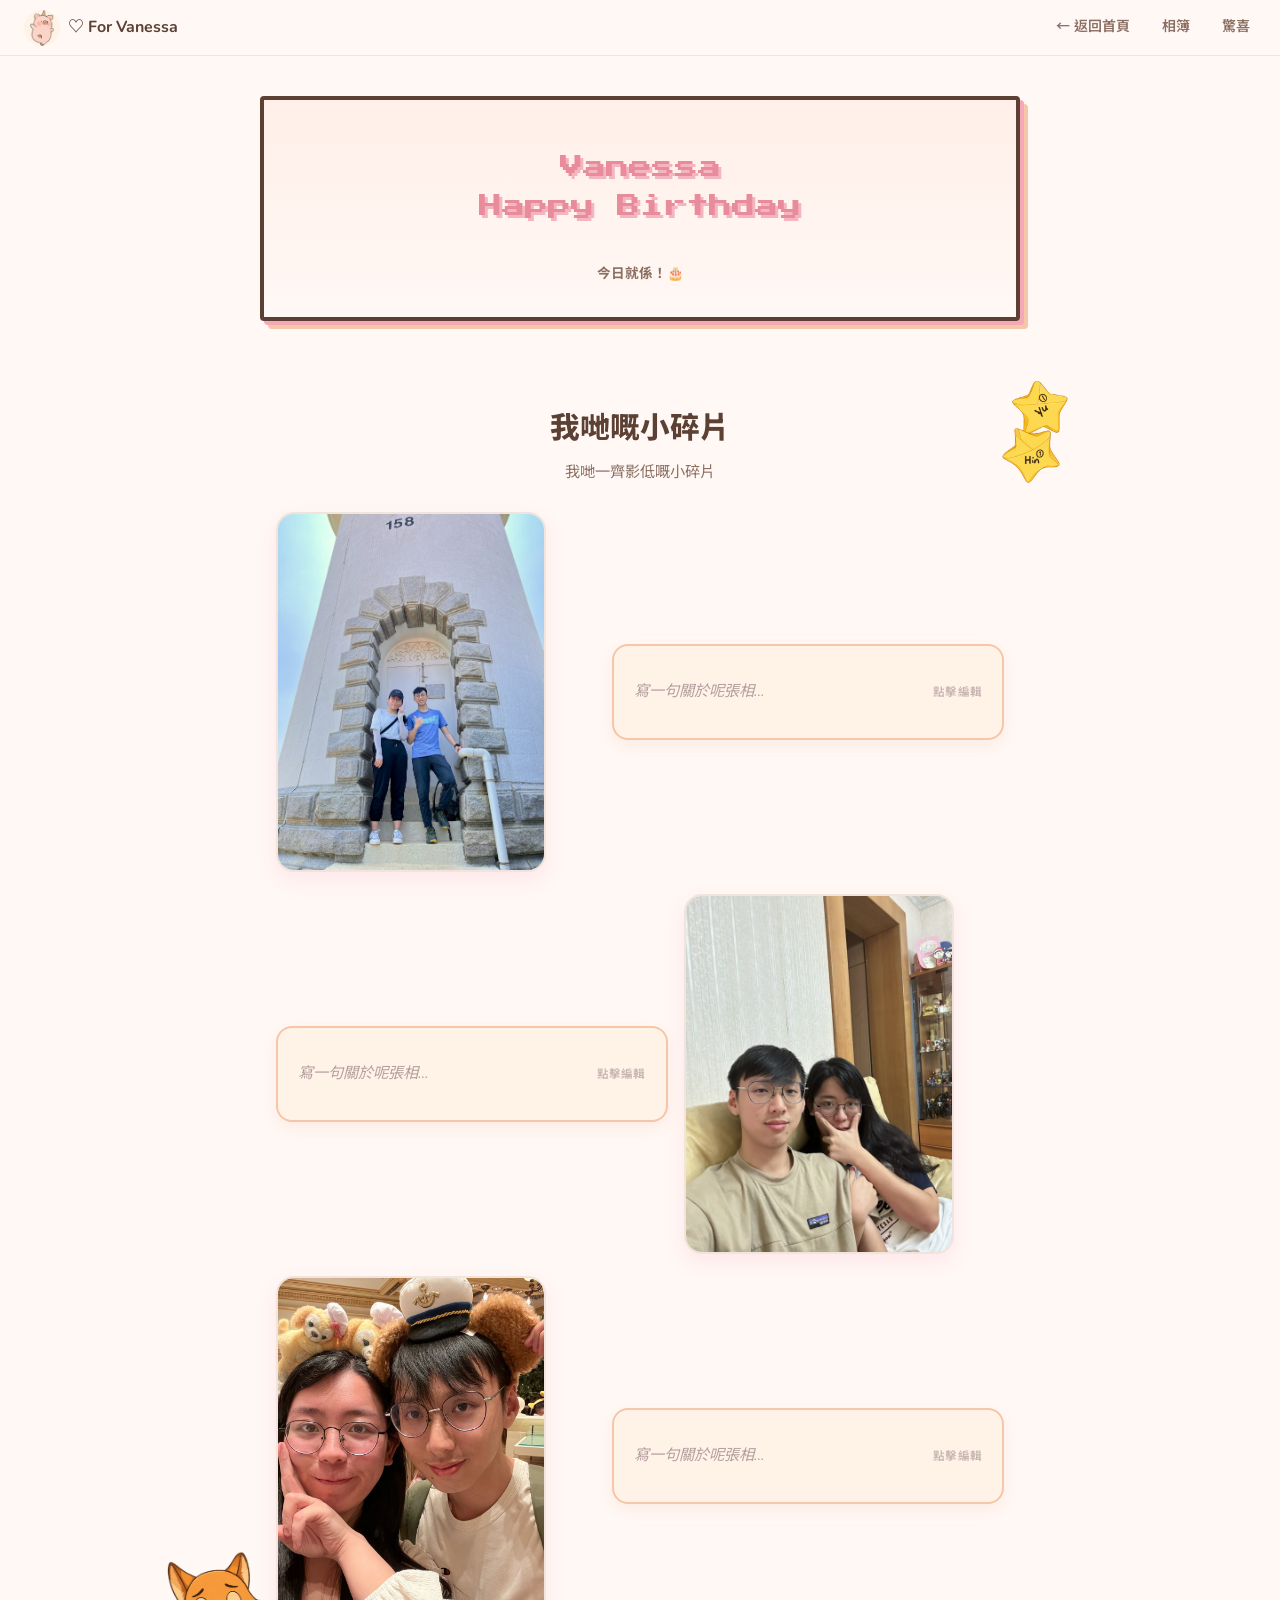
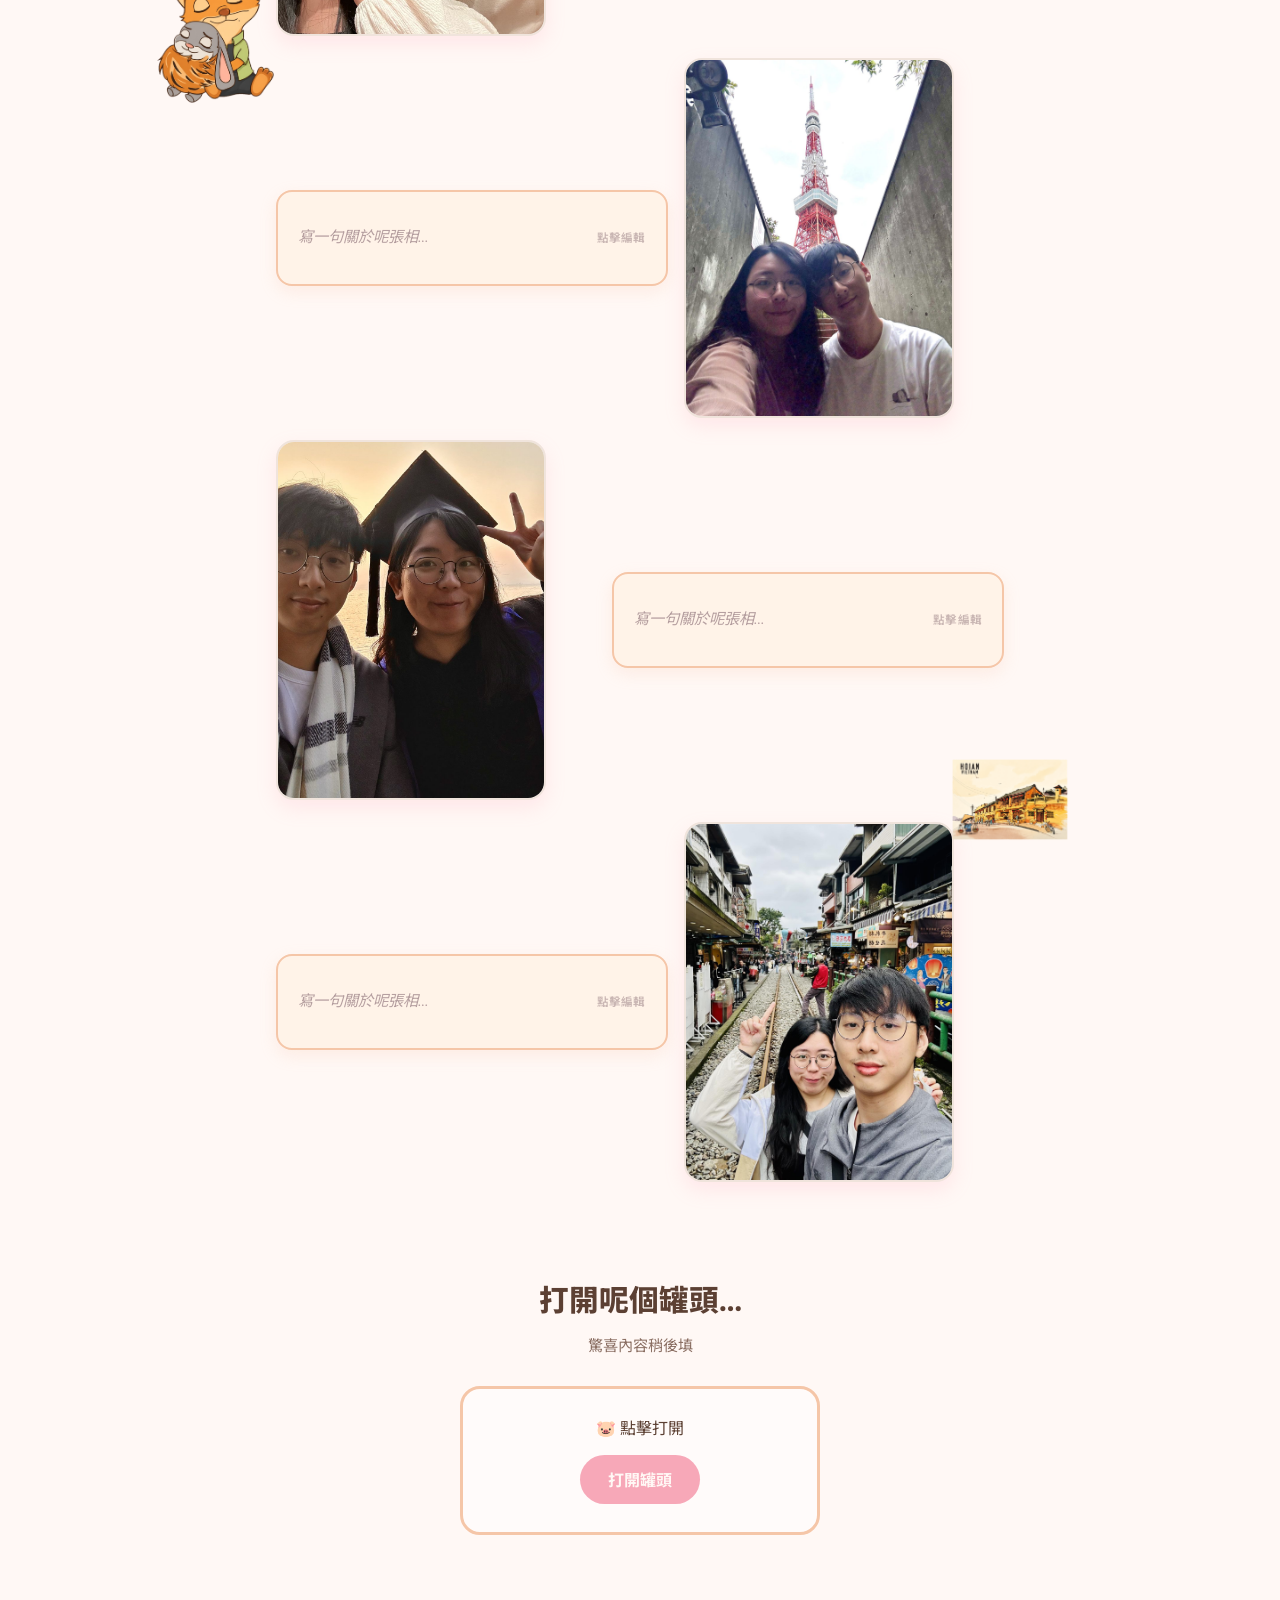
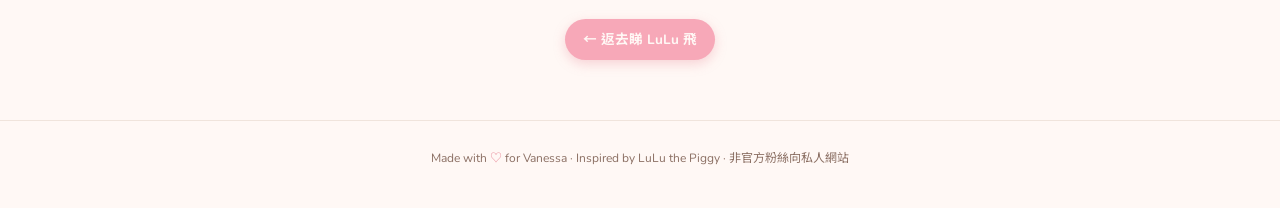
==== commit 1af20f90: "Make gallery captions editable with localStorage persistence Each staggered text box is contentedita" ====
--- a/inside.html
+++ b/inside.html
@@ -9,8 +9,8 @@
   <link rel="preconnect" href="https://fonts.googleapis.com" />
   <link rel="preconnect" href="https://fonts.gstatic.com" crossorigin />
   <link href="https://fonts.googleapis.com/css2?family=Noto+Sans+TC:wght@400;600;700;800&family=Nunito:wght@600;700;800&family=Press+Start+2P&display=swap" rel="stylesheet" />
-  <link rel="stylesheet" href="css/styles.css?v=gallery2" />
-  <link rel="stylesheet" href="css/edit-mode.css?v=gallery2" />
+  <link rel="stylesheet" href="css/styles.css?v=gallery3" />
+  <link rel="stylesheet" href="css/edit-mode.css?v=gallery3" />
   <!-- Draft sections (gallery/surprise) stay hidden until 2026-11-11 00:00 HKT
        (body.is-birthday-day). Preview override: ?unlock=1 or ?birthday=1
        Edit mode: ?edit=1 also unlocks drafts on this page for layout work.
@@ -22,12 +22,12 @@
 </head>
 <body class="page-inside">
   <nav class="site-nav" aria-label="主選單">
-    <a class="nav-brand" href="index.html?v=gallery2">
-      <img src="assets/lulu-mascot.png?v=gallery2" alt="" width="36" height="36" />
+    <a class="nav-brand" href="index.html?v=gallery3">
+      <img src="assets/lulu-mascot.png?v=gallery3" alt="" width="36" height="36" />
       <span>♡ For Vanessa</span>
     </a>
     <ul class="nav-links">
-      <li><a href="index.html?v=gallery2">← 返回首頁</a></li>
+      <li><a href="index.html?v=gallery3">← 返回首頁</a></li>
       <li class="draft-until-birthday"><a href="#gallery">相簿</a></li>
       <li class="draft-until-birthday"><a href="#surprise">驚喜</a></li>
     </ul>
@@ -36,7 +36,7 @@
   <main class="inside-shell">
     <!-- Pixel countdown: target 2026-11-11 00:00 Asia/Hong_Kong -->
     <section class="pixel-cd-hero" id="pixel-cd-hero" aria-live="polite">
-      <h2 class="pixel-title" id="pixel-title"><img class="pixel-title-img" src="assets/title-daoshuzhong.png?v=gallery2" alt="倒數中" width="280" height="104" /></h2>
+      <h2 class="pixel-title" id="pixel-title"><img class="pixel-title-img" src="assets/title-daoshuzhong.png?v=gallery3" alt="倒數中" width="280" height="104" /></h2>
       <p class="pixel-kicker">離 VANESSA 生日 仲有</p>
       <div class="pixel-countdown" id="pixel-countdown">
         <div class="pixel-cd-unit"><div class="num" data-cd="days">–</div><div class="lbl">DAYS</div></div>
@@ -52,42 +52,42 @@
     <section class="section draft-until-birthday" id="gallery" style="padding-left:0;padding-right:0;max-width:none">
       <h2>我哋嘅小碎片</h2>
       <p class="lead">我哋一齊影低嘅小碎片</p>
-      <div class="gallery-stagger">
+            <div class="gallery-stagger">
         <article class="gallery-row gallery-row--photo-left">
           <figure class="gallery-card">
-            <img src="assets/gallery/gallery-01.jpg?v=gallery2" alt="小碎片 1" loading="lazy" width="1200" height="1600" />
+            <img src="assets/gallery/gallery-01.jpg?v=gallery3" alt="小碎片 1" loading="lazy" width="1200" height="1600" />
           </figure>
-          <div class="gallery-text">（佔位）寫一句關於呢張相…</div>
+          <div class="gallery-text is-empty" contenteditable="true" role="textbox" aria-multiline="true" aria-label="相簿說明 1" data-caption-key="0" data-placeholder="寫一句關於呢張相…" spellcheck="true"></div>
         </article>
         <article class="gallery-row gallery-row--photo-right">
           <figure class="gallery-card">
-            <img src="assets/gallery/gallery-02.jpg?v=gallery2" alt="小碎片 2" loading="lazy" width="1200" height="1600" />
+            <img src="assets/gallery/gallery-02.jpg?v=gallery3" alt="小碎片 2" loading="lazy" width="1200" height="1600" />
           </figure>
-          <div class="gallery-text">（佔位）寫一句關於呢張相…</div>
+          <div class="gallery-text is-empty" contenteditable="true" role="textbox" aria-multiline="true" aria-label="相簿說明 2" data-caption-key="1" data-placeholder="寫一句關於呢張相…" spellcheck="true"></div>
         </article>
         <article class="gallery-row gallery-row--photo-left">
           <figure class="gallery-card">
-            <img src="assets/gallery/gallery-03.jpg?v=gallery2" alt="小碎片 3" loading="lazy" width="1600" height="1200" />
+            <img src="assets/gallery/gallery-03.jpg?v=gallery3" alt="小碎片 3" loading="lazy" width="1600" height="1200" />
           </figure>
-          <div class="gallery-text">（佔位）寫一句關於呢張相…</div>
+          <div class="gallery-text is-empty" contenteditable="true" role="textbox" aria-multiline="true" aria-label="相簿說明 3" data-caption-key="2" data-placeholder="寫一句關於呢張相…" spellcheck="true"></div>
         </article>
         <article class="gallery-row gallery-row--photo-right">
           <figure class="gallery-card">
-            <img src="assets/gallery/gallery-04.jpg?v=gallery2" alt="小碎片 4" loading="lazy" width="1200" height="1600" />
+            <img src="assets/gallery/gallery-04.jpg?v=gallery3" alt="小碎片 4" loading="lazy" width="1200" height="1600" />
           </figure>
-          <div class="gallery-text">（佔位）寫一句關於呢張相…</div>
+          <div class="gallery-text is-empty" contenteditable="true" role="textbox" aria-multiline="true" aria-label="相簿說明 4" data-caption-key="3" data-placeholder="寫一句關於呢張相…" spellcheck="true"></div>
         </article>
         <article class="gallery-row gallery-row--photo-left">
           <figure class="gallery-card">
-            <img src="assets/gallery/gallery-05.jpg?v=gallery2" alt="小碎片 5" loading="lazy" width="1600" height="1200" />
+            <img src="assets/gallery/gallery-05.jpg?v=gallery3" alt="小碎片 5" loading="lazy" width="1600" height="1200" />
           </figure>
-          <div class="gallery-text">（佔位）寫一句關於呢張相…</div>
+          <div class="gallery-text is-empty" contenteditable="true" role="textbox" aria-multiline="true" aria-label="相簿說明 5" data-caption-key="4" data-placeholder="寫一句關於呢張相…" spellcheck="true"></div>
         </article>
         <article class="gallery-row gallery-row--photo-right">
           <figure class="gallery-card">
-            <img src="assets/gallery/gallery-06.jpg?v=gallery2" alt="小碎片 6" loading="lazy" width="1200" height="1600" />
+            <img src="assets/gallery/gallery-06.jpg?v=gallery3" alt="小碎片 6" loading="lazy" width="1200" height="1600" />
           </figure>
-          <div class="gallery-text">（佔位）寫一句關於呢張相…</div>
+          <div class="gallery-text is-empty" contenteditable="true" role="textbox" aria-multiline="true" aria-label="相簿說明 6" data-caption-key="5" data-placeholder="寫一句關於呢張相…" spellcheck="true"></div>
         </article>
       </div>
     </section>
@@ -104,16 +104,16 @@
 
     <!-- Locked stickers from edit-mode coords (always visible, not draft-gated) -->
     <div class="locked-overlays" aria-hidden="true">
-      <img class="locked-overlay" src="assets/overlay-stars-yu-hin.png?v=gallery2" alt="星星 Yu · Hin"
+      <img class="locked-overlay" src="assets/overlay-stars-yu-hin.png?v=gallery3" alt="星星 Yu · Hin"
            style="left:95%;top:9.9%;width:8.7%;z-index:40" />
-      <img class="locked-overlay" src="assets/overlay-nick-judy-hug.png?v=gallery2" alt="狐狸兔兔擁抱"
+      <img class="locked-overlay" src="assets/overlay-nick-judy-hug.png?v=gallery3" alt="狐狸兔兔擁抱"
            style="left:-10.9%;top:45.8%;width:15.6%;z-index:41" />
-      <img class="locked-overlay" src="assets/overlay-hoian.png?v=gallery2" alt="會安明信片"
+      <img class="locked-overlay" src="assets/overlay-hoian.png?v=gallery3" alt="會安明信片"
            style="left:88.8%;top:70.5%;width:15%;z-index:42" />
     </div>
 
     <p class="inside-back">
-      <a class="cta-hint" href="index.html?v=gallery2">← 返去睇 LuLu 飛</a>
+      <a class="cta-hint" href="index.html?v=gallery3">← 返去睇 LuLu 飛</a>
     </p>
   </main>
 
@@ -123,9 +123,9 @@
 
   <!-- Edit mode (temporary): open with ?edit=1
        Local: inside.html?edit=1
-       Live:  inside.html?v=gallery2&edit=1
+       Live:  inside.html?v=gallery3&edit=1
        Without edit=1 the script no-ops; uploads/drags stay in localStorage only. -->
-  <script src="js/main.js?v=gallery2"></script>
-  <script src="js/edit-mode.js?v=gallery2"></script>
+  <script src="js/main.js?v=gallery3"></script>
+  <script src="js/edit-mode.js?v=gallery3"></script>
 </body>
 </html>
--- a/css/styles.css
+++ b/css/styles.css
@@ -798,6 +798,51 @@
   display: flex;
   align-items: center;
   box-shadow: 0 6px 16px rgba(245, 198, 168, 0.22);
+  /* editable captions */
+  cursor: text;
+  outline: none;
+  white-space: pre-wrap;
+  word-break: break-word;
+  overflow-wrap: anywhere;
+  -webkit-user-select: text;
+  user-select: text;
+  transition: border-color 0.15s ease, box-shadow 0.15s ease;
+}
+.gallery-text:focus {
+  border-color: #f0a8b8;
+  box-shadow: 0 6px 18px rgba(255, 154, 180, 0.28);
+}
+.gallery-text.is-empty::before {
+  content: attr(data-placeholder);
+  color: rgba(120, 90, 100, 0.55);
+  font-style: italic;
+  pointer-events: none;
+  flex: 1 1 auto;
+}
+.gallery-text.is-empty:not(:focus)::after {
+  content: "點擊編輯";
+  margin-left: 8px;
+  font-size: 0.72rem;
+  font-style: normal;
+  font-weight: 600;
+  letter-spacing: 0.02em;
+  color: rgba(120, 90, 100, 0.4);
+  pointer-events: none;
+  white-space: nowrap;
+  flex: 0 0 auto;
+}
+.gallery-text.is-empty:focus::before {
+  opacity: 0.45;
+}
+@media (max-width: 639px) {
+  .gallery-text {
+    min-height: 88px;
+    font-size: 0.92rem;
+    padding: 16px 16px;
+  }
+  .gallery-text.is-empty:not(:focus)::after {
+    display: none; /* keep mobile clean; placeholder alone is enough */
+  }
 }
 @media (max-width: 639px) {
   .gallery-row,
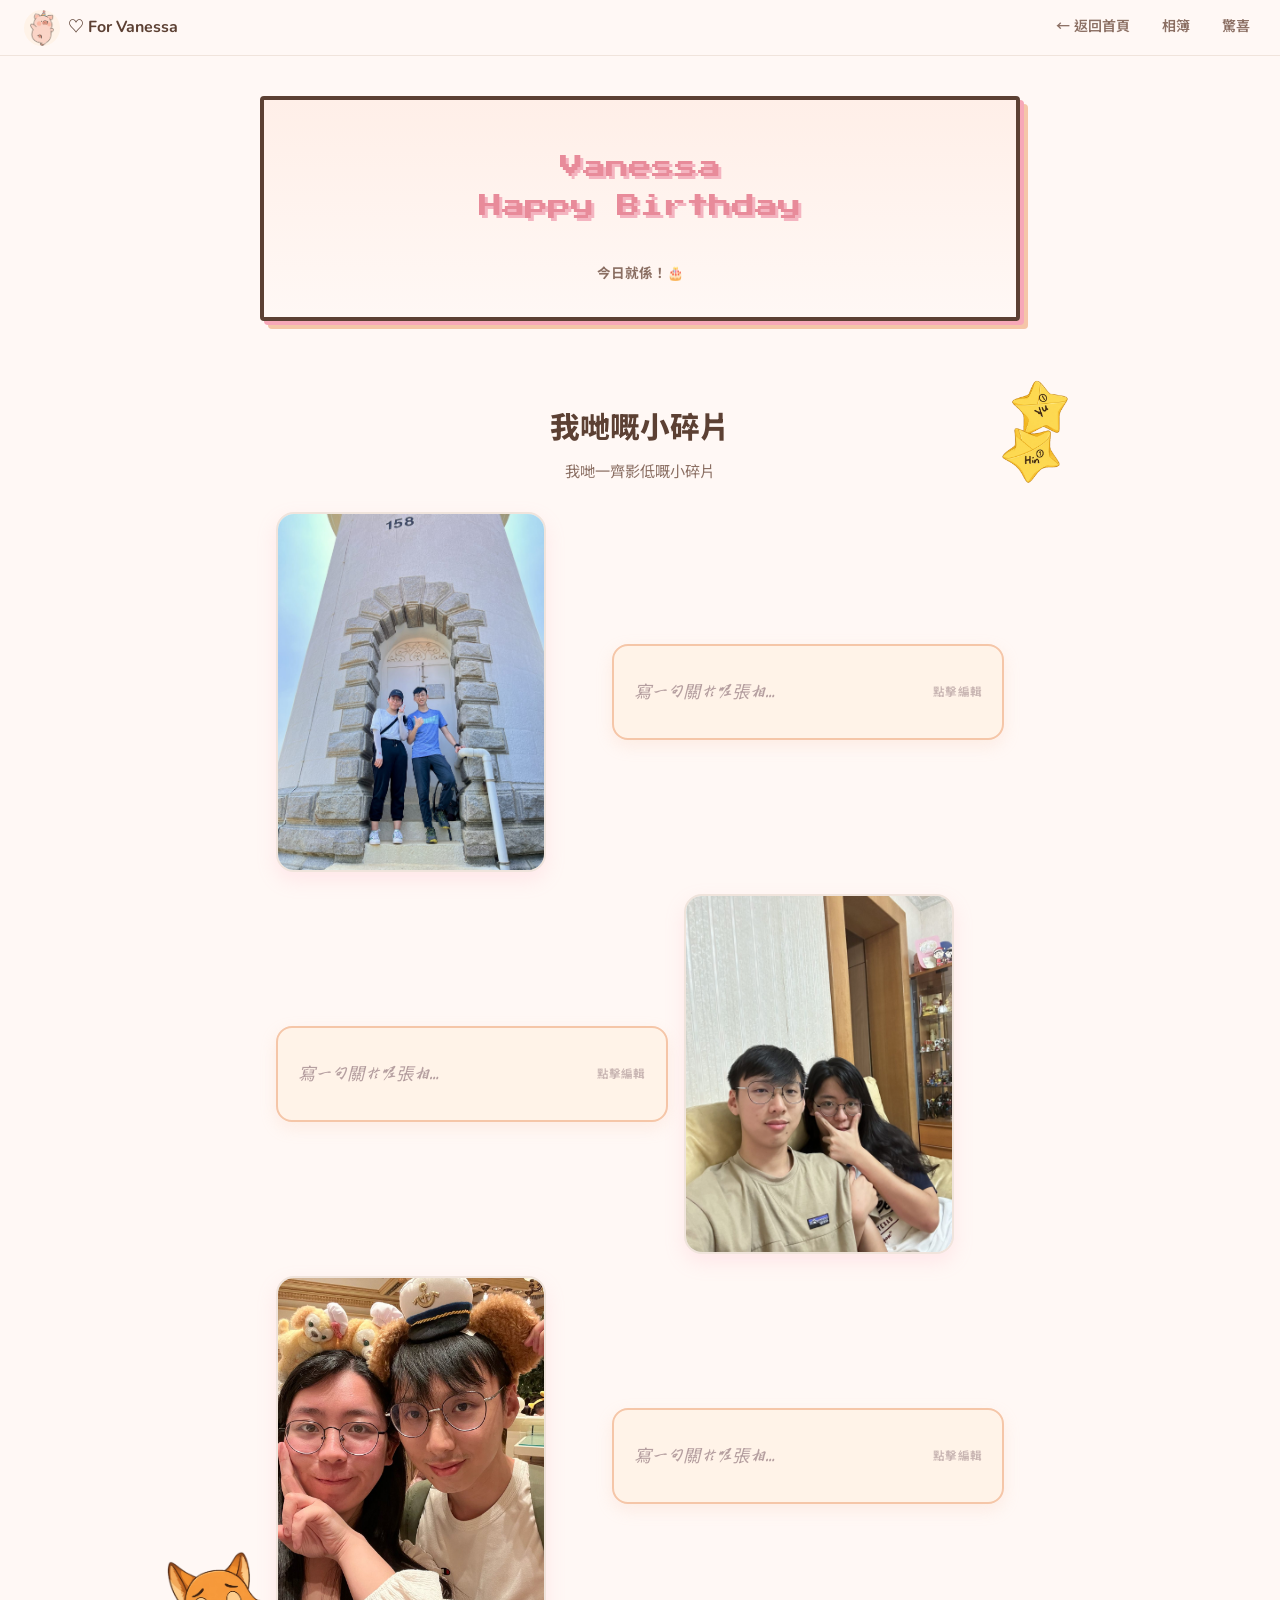
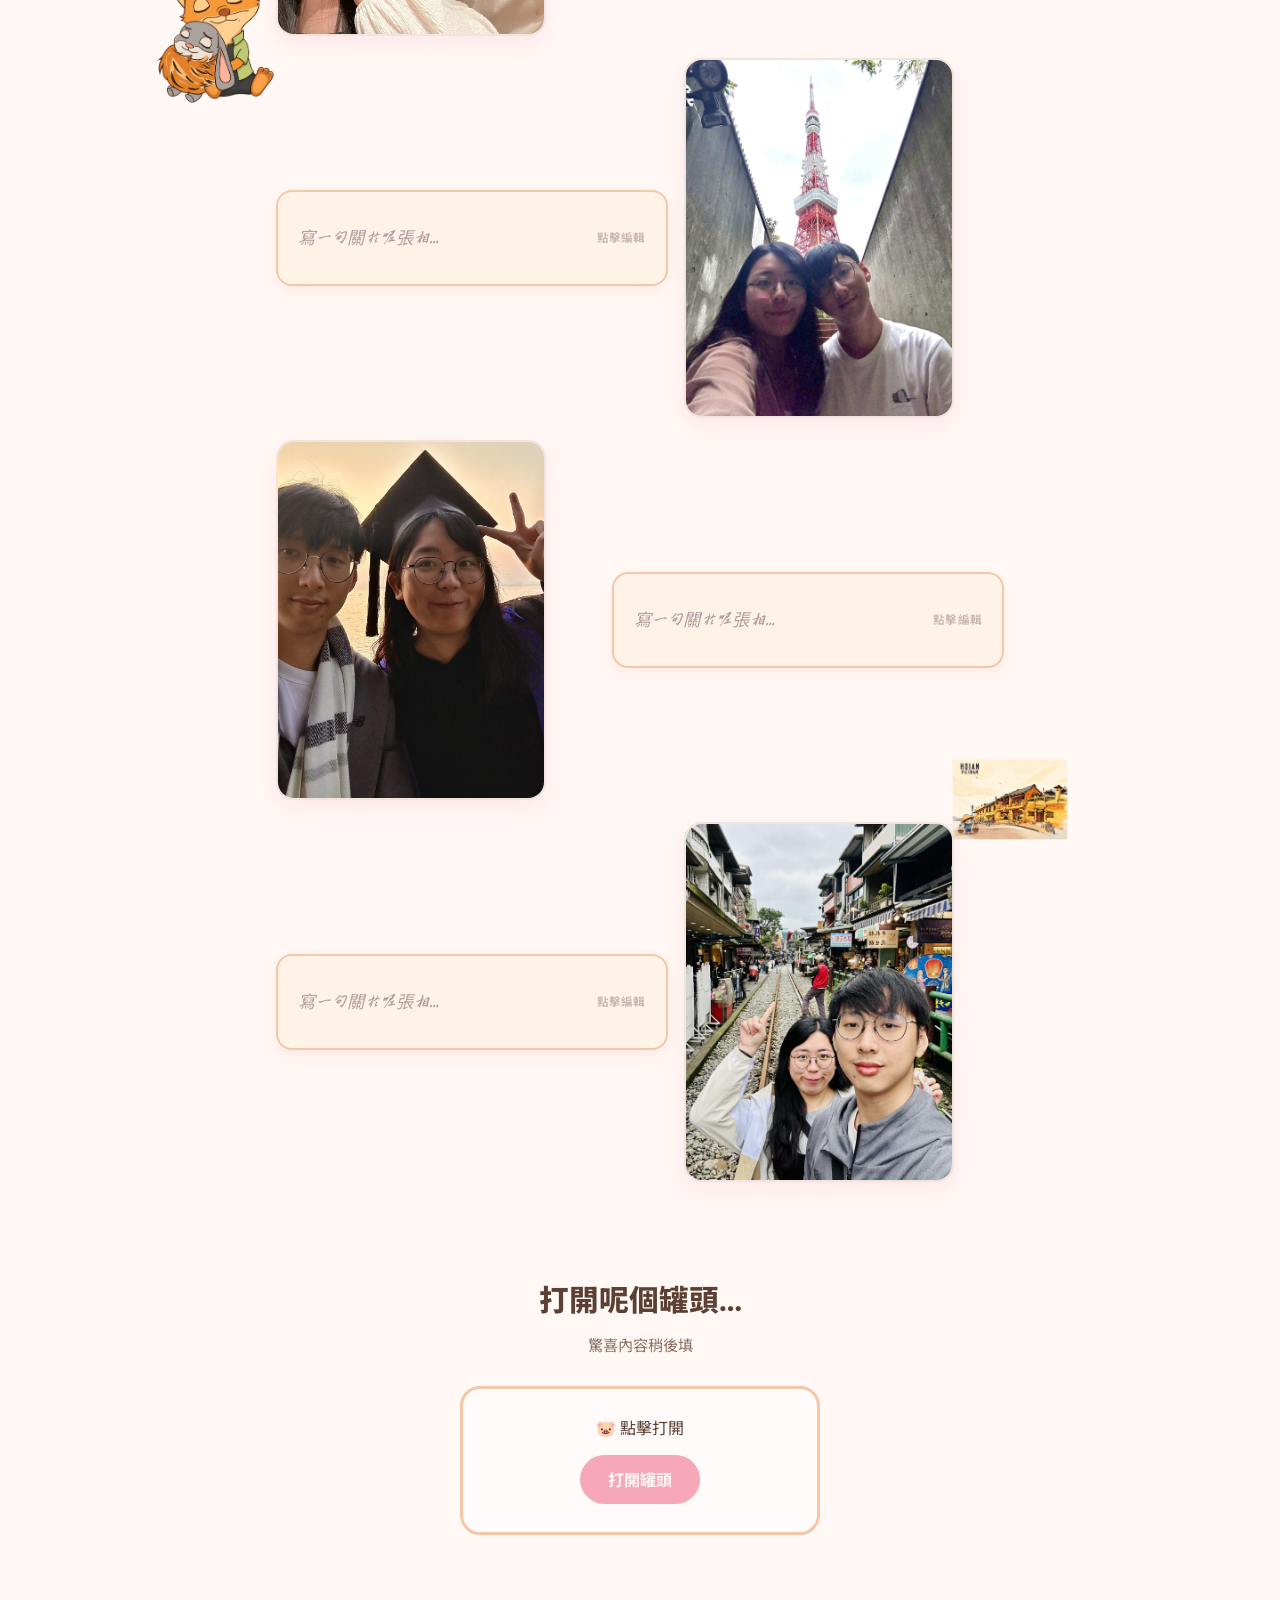
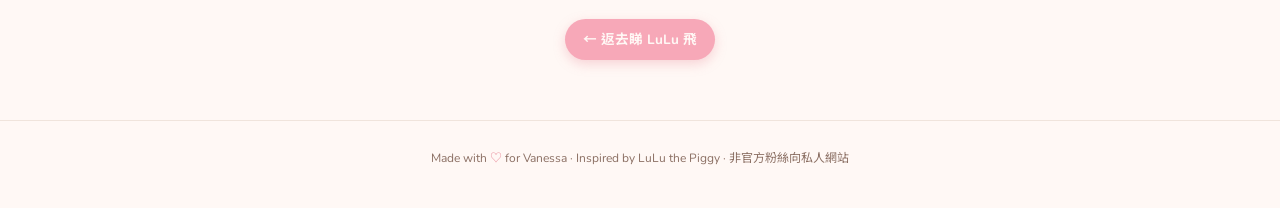
==== commit 64bfbba3: "Apply 少女體 handwritten fonts to gallery text boxes Load Zhi Mang Xing + Ma Shan Zheng for .gallery-te" ====
--- a/inside.html
+++ b/inside.html
@@ -8,9 +8,9 @@
   <title>♡ Countdown · For Vanessa</title>
   <link rel="preconnect" href="https://fonts.googleapis.com" />
   <link rel="preconnect" href="https://fonts.gstatic.com" crossorigin />
-  <link href="https://fonts.googleapis.com/css2?family=Noto+Sans+TC:wght@400;600;700;800&family=Nunito:wght@600;700;800&family=Press+Start+2P&display=swap" rel="stylesheet" />
-  <link rel="stylesheet" href="css/styles.css?v=gallery3" />
-  <link rel="stylesheet" href="css/edit-mode.css?v=gallery3" />
+  <link href="https://fonts.googleapis.com/css2?family=Ma+Shan+Zheng&family=Noto+Sans+TC:wght@400;600;700;800&family=Nunito:wght@600;700;800&family=Press+Start+2P&family=Zhi+Mang+Xing&display=swap" rel="stylesheet" />
+  <link rel="stylesheet" href="css/styles.css?v=gallery4" />
+  <link rel="stylesheet" href="css/edit-mode.css?v=gallery4" />
   <!-- Draft sections (gallery/surprise) stay hidden until 2026-11-11 00:00 HKT
        (body.is-birthday-day). Preview override: ?unlock=1 or ?birthday=1
        Edit mode: ?edit=1 also unlocks drafts on this page for layout work.
@@ -22,12 +22,12 @@
 </head>
 <body class="page-inside">
   <nav class="site-nav" aria-label="主選單">
-    <a class="nav-brand" href="index.html?v=gallery3">
-      <img src="assets/lulu-mascot.png?v=gallery3" alt="" width="36" height="36" />
+    <a class="nav-brand" href="index.html?v=gallery4">
+      <img src="assets/lulu-mascot.png?v=gallery4" alt="" width="36" height="36" />
       <span>♡ For Vanessa</span>
     </a>
     <ul class="nav-links">
-      <li><a href="index.html?v=gallery3">← 返回首頁</a></li>
+      <li><a href="index.html?v=gallery4">← 返回首頁</a></li>
       <li class="draft-until-birthday"><a href="#gallery">相簿</a></li>
       <li class="draft-until-birthday"><a href="#surprise">驚喜</a></li>
     </ul>
@@ -36,7 +36,7 @@
   <main class="inside-shell">
     <!-- Pixel countdown: target 2026-11-11 00:00 Asia/Hong_Kong -->
     <section class="pixel-cd-hero" id="pixel-cd-hero" aria-live="polite">
-      <h2 class="pixel-title" id="pixel-title"><img class="pixel-title-img" src="assets/title-daoshuzhong.png?v=gallery3" alt="倒數中" width="280" height="104" /></h2>
+      <h2 class="pixel-title" id="pixel-title"><img class="pixel-title-img" src="assets/title-daoshuzhong.png?v=gallery4" alt="倒數中" width="280" height="104" /></h2>
       <p class="pixel-kicker">離 VANESSA 生日 仲有</p>
       <div class="pixel-countdown" id="pixel-countdown">
         <div class="pixel-cd-unit"><div class="num" data-cd="days">–</div><div class="lbl">DAYS</div></div>
@@ -55,37 +55,37 @@
             <div class="gallery-stagger">
         <article class="gallery-row gallery-row--photo-left">
           <figure class="gallery-card">
-            <img src="assets/gallery/gallery-01.jpg?v=gallery3" alt="小碎片 1" loading="lazy" width="1200" height="1600" />
+            <img src="assets/gallery/gallery-01.jpg?v=gallery4" alt="小碎片 1" loading="lazy" width="1200" height="1600" />
           </figure>
           <div class="gallery-text is-empty" contenteditable="true" role="textbox" aria-multiline="true" aria-label="相簿說明 1" data-caption-key="0" data-placeholder="寫一句關於呢張相…" spellcheck="true"></div>
         </article>
         <article class="gallery-row gallery-row--photo-right">
           <figure class="gallery-card">
-            <img src="assets/gallery/gallery-02.jpg?v=gallery3" alt="小碎片 2" loading="lazy" width="1200" height="1600" />
+            <img src="assets/gallery/gallery-02.jpg?v=gallery4" alt="小碎片 2" loading="lazy" width="1200" height="1600" />
           </figure>
           <div class="gallery-text is-empty" contenteditable="true" role="textbox" aria-multiline="true" aria-label="相簿說明 2" data-caption-key="1" data-placeholder="寫一句關於呢張相…" spellcheck="true"></div>
         </article>
         <article class="gallery-row gallery-row--photo-left">
           <figure class="gallery-card">
-            <img src="assets/gallery/gallery-03.jpg?v=gallery3" alt="小碎片 3" loading="lazy" width="1600" height="1200" />
+            <img src="assets/gallery/gallery-03.jpg?v=gallery4" alt="小碎片 3" loading="lazy" width="1600" height="1200" />
           </figure>
           <div class="gallery-text is-empty" contenteditable="true" role="textbox" aria-multiline="true" aria-label="相簿說明 3" data-caption-key="2" data-placeholder="寫一句關於呢張相…" spellcheck="true"></div>
         </article>
         <article class="gallery-row gallery-row--photo-right">
           <figure class="gallery-card">
-            <img src="assets/gallery/gallery-04.jpg?v=gallery3" alt="小碎片 4" loading="lazy" width="1200" height="1600" />
+            <img src="assets/gallery/gallery-04.jpg?v=gallery4" alt="小碎片 4" loading="lazy" width="1200" height="1600" />
           </figure>
           <div class="gallery-text is-empty" contenteditable="true" role="textbox" aria-multiline="true" aria-label="相簿說明 4" data-caption-key="3" data-placeholder="寫一句關於呢張相…" spellcheck="true"></div>
         </article>
         <article class="gallery-row gallery-row--photo-left">
           <figure class="gallery-card">
-            <img src="assets/gallery/gallery-05.jpg?v=gallery3" alt="小碎片 5" loading="lazy" width="1600" height="1200" />
+            <img src="assets/gallery/gallery-05.jpg?v=gallery4" alt="小碎片 5" loading="lazy" width="1600" height="1200" />
           </figure>
           <div class="gallery-text is-empty" contenteditable="true" role="textbox" aria-multiline="true" aria-label="相簿說明 5" data-caption-key="4" data-placeholder="寫一句關於呢張相…" spellcheck="true"></div>
         </article>
         <article class="gallery-row gallery-row--photo-right">
           <figure class="gallery-card">
-            <img src="assets/gallery/gallery-06.jpg?v=gallery3" alt="小碎片 6" loading="lazy" width="1200" height="1600" />
+            <img src="assets/gallery/gallery-06.jpg?v=gallery4" alt="小碎片 6" loading="lazy" width="1200" height="1600" />
           </figure>
           <div class="gallery-text is-empty" contenteditable="true" role="textbox" aria-multiline="true" aria-label="相簿說明 6" data-caption-key="5" data-placeholder="寫一句關於呢張相…" spellcheck="true"></div>
         </article>
@@ -104,16 +104,16 @@
 
     <!-- Locked stickers from edit-mode coords (always visible, not draft-gated) -->
     <div class="locked-overlays" aria-hidden="true">
-      <img class="locked-overlay" src="assets/overlay-stars-yu-hin.png?v=gallery3" alt="星星 Yu · Hin"
+      <img class="locked-overlay" src="assets/overlay-stars-yu-hin.png?v=gallery4" alt="星星 Yu · Hin"
            style="left:95%;top:9.9%;width:8.7%;z-index:40" />
-      <img class="locked-overlay" src="assets/overlay-nick-judy-hug.png?v=gallery3" alt="狐狸兔兔擁抱"
+      <img class="locked-overlay" src="assets/overlay-nick-judy-hug.png?v=gallery4" alt="狐狸兔兔擁抱"
            style="left:-10.9%;top:45.8%;width:15.6%;z-index:41" />
-      <img class="locked-overlay" src="assets/overlay-hoian.png?v=gallery3" alt="會安明信片"
+      <img class="locked-overlay" src="assets/overlay-hoian.png?v=gallery4" alt="會安明信片"
            style="left:88.8%;top:70.5%;width:15%;z-index:42" />
     </div>
 
     <p class="inside-back">
-      <a class="cta-hint" href="index.html?v=gallery3">← 返去睇 LuLu 飛</a>
+      <a class="cta-hint" href="index.html?v=gallery4">← 返去睇 LuLu 飛</a>
     </p>
   </main>
 
@@ -123,9 +123,9 @@
 
   <!-- Edit mode (temporary): open with ?edit=1
        Local: inside.html?edit=1
-       Live:  inside.html?v=gallery3&edit=1
+       Live:  inside.html?v=gallery4&edit=1
        Without edit=1 the script no-ops; uploads/drags stay in localStorage only. -->
-  <script src="js/main.js?v=gallery3"></script>
-  <script src="js/edit-mode.js?v=gallery3"></script>
+  <script src="js/main.js?v=gallery4"></script>
+  <script src="js/edit-mode.js?v=gallery4"></script>
 </body>
 </html>
--- a/css/styles.css
+++ b/css/styles.css
@@ -791,9 +791,10 @@
   border-radius: 16px;
   padding: 18px 20px;
   color: var(--text-muted);
-  font-style: italic;
-  font-size: 0.95rem;
-  line-height: 1.7;
+  font-family: "Zhi Mang Xing", "Ma Shan Zheng", "Noto Sans TC", cursive, sans-serif;
+  font-style: normal; /* handwritten fonts read better upright */
+  font-size: 1.08rem; /* slight bump — girl-hand glyphs look small */
+  line-height: 1.75;
   min-height: 96px;
   display: flex;
   align-items: center;
@@ -837,7 +838,7 @@
 @media (max-width: 639px) {
   .gallery-text {
     min-height: 88px;
-    font-size: 0.92rem;
+    font-size: 1.02rem;
     padding: 16px 16px;
   }
   .gallery-text.is-empty:not(:focus)::after {
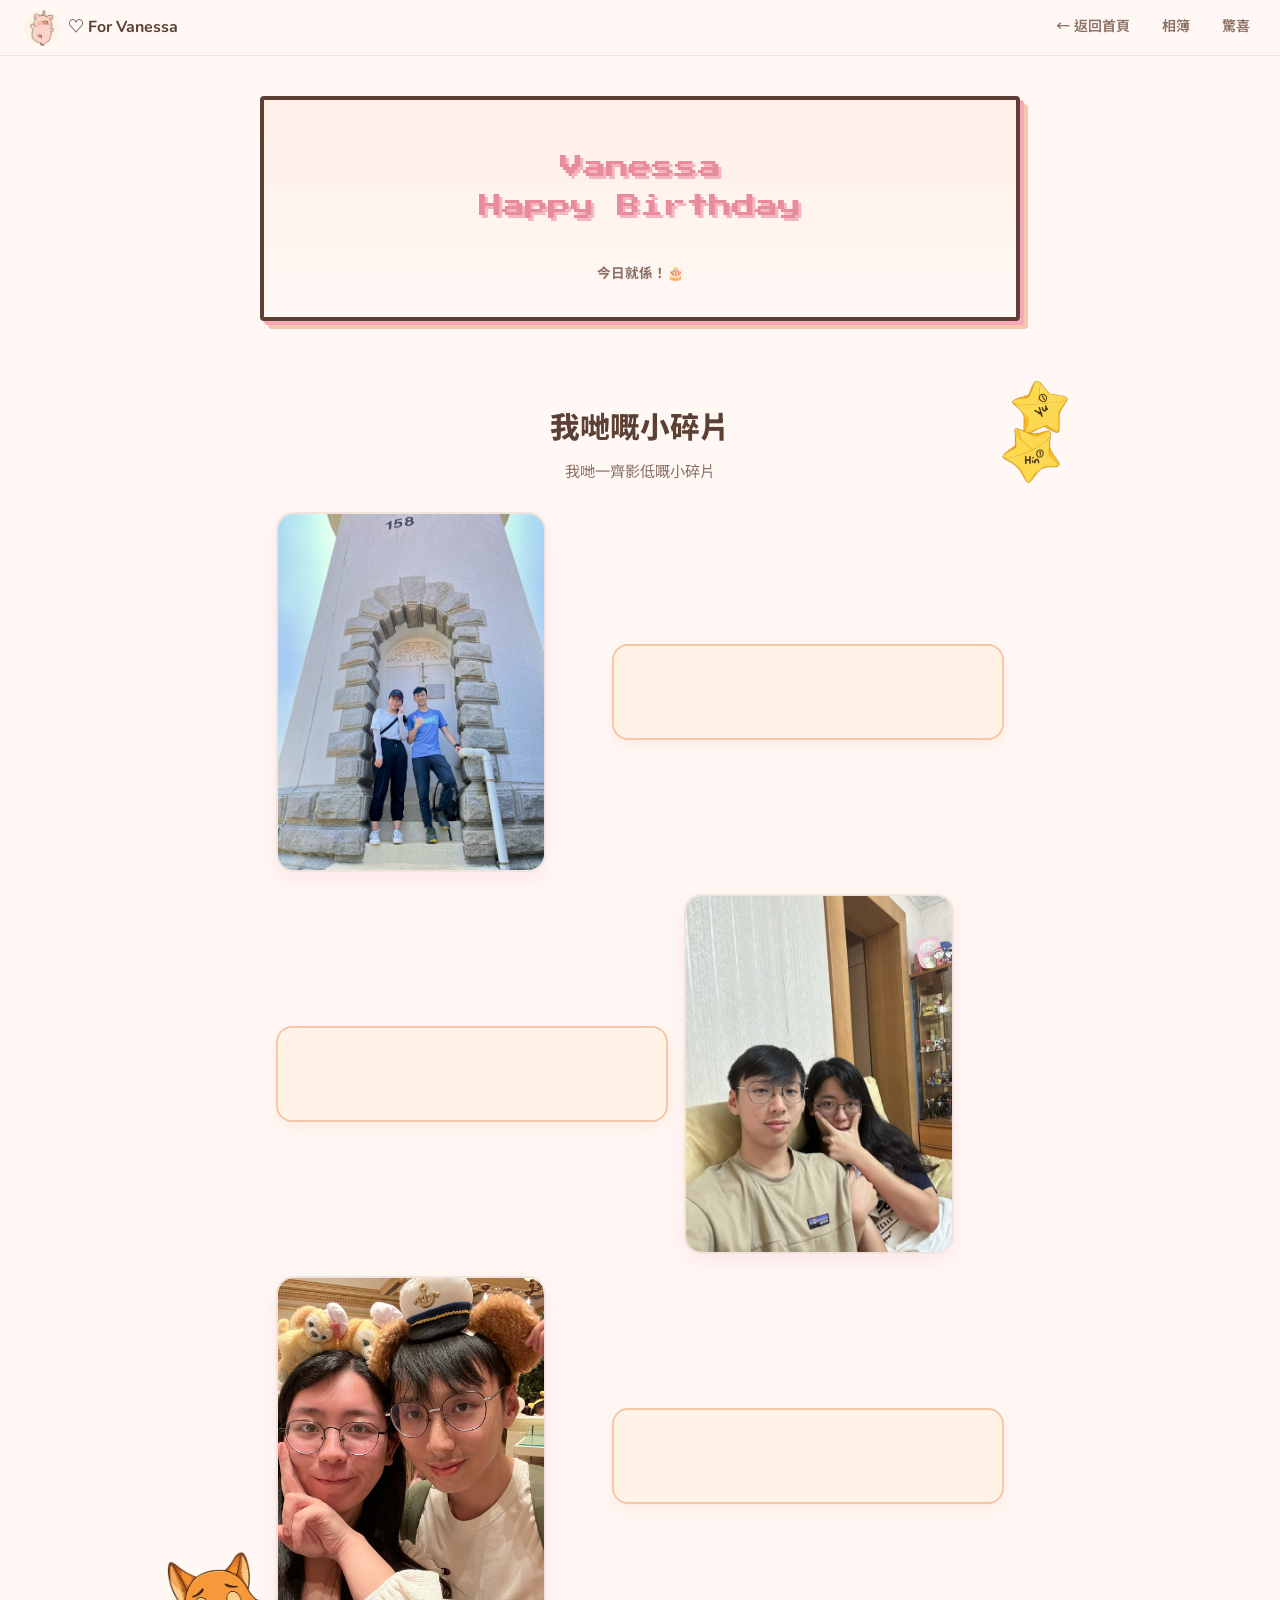
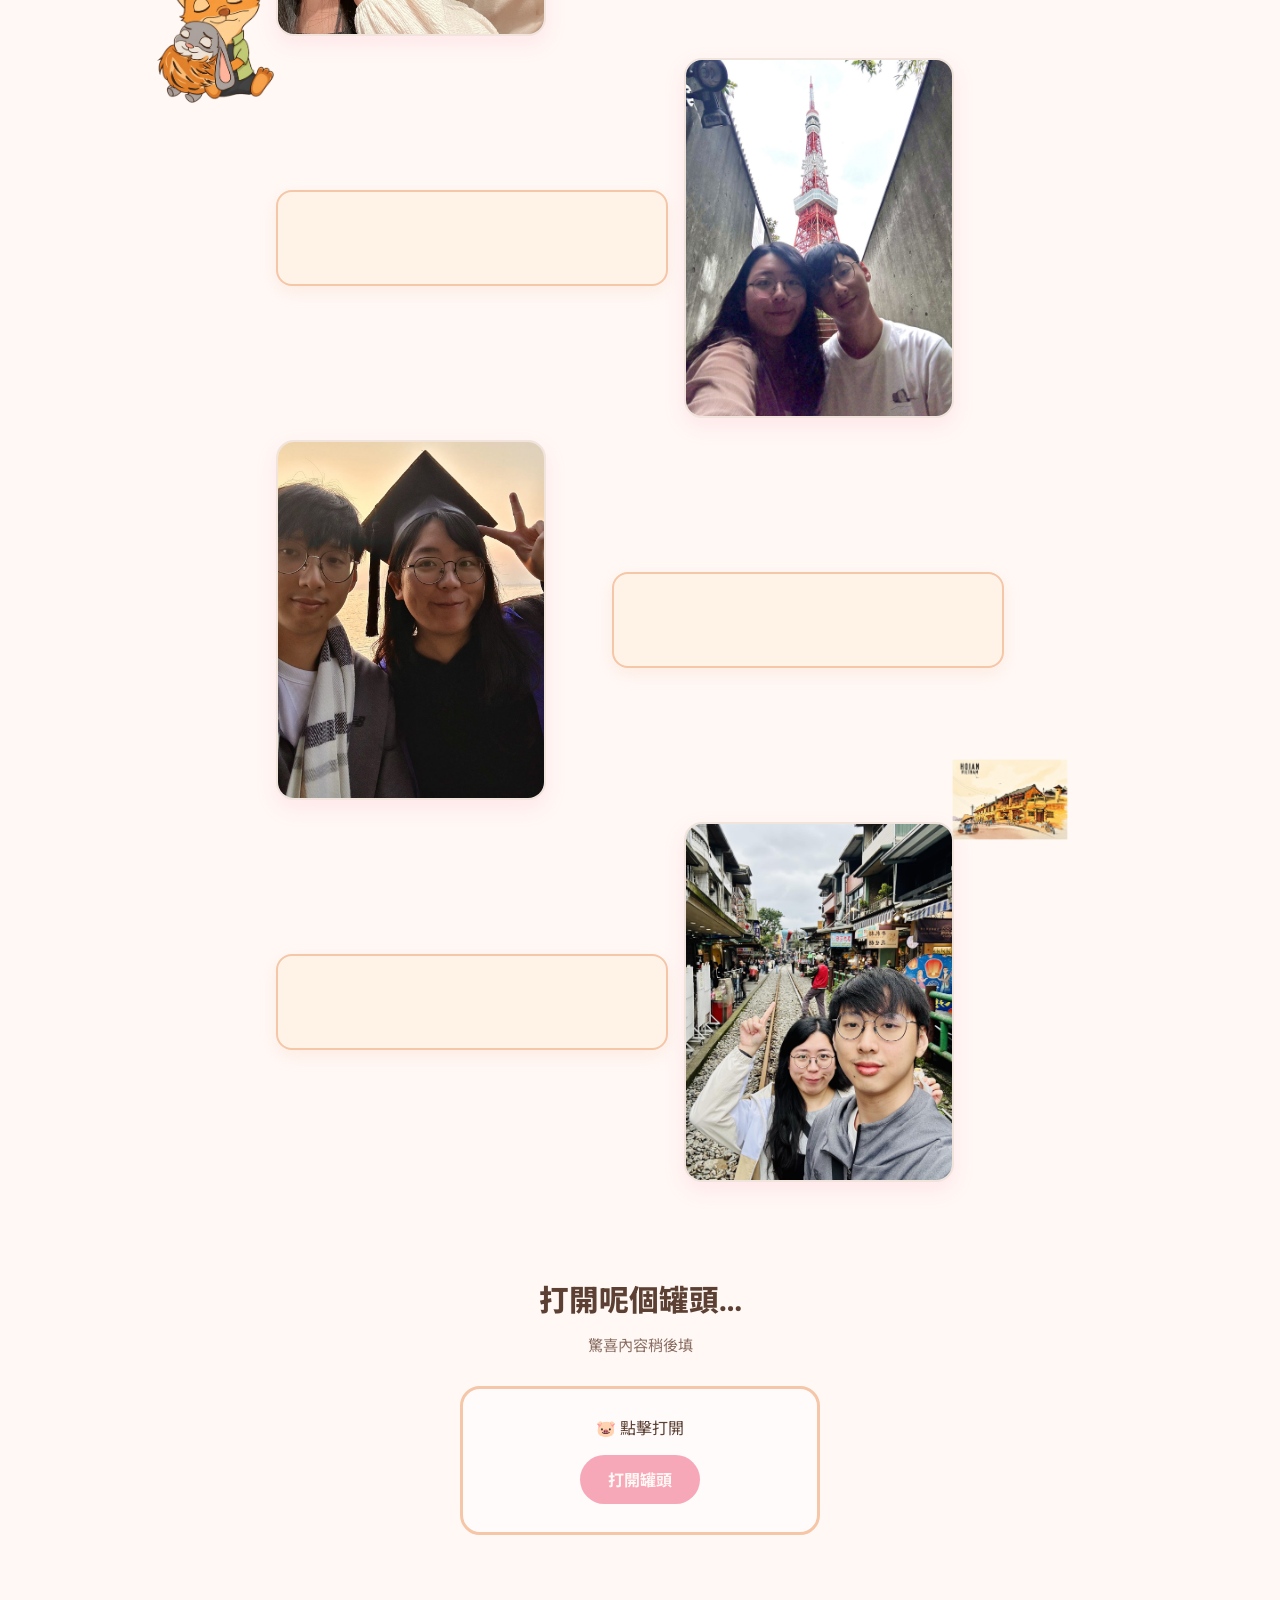
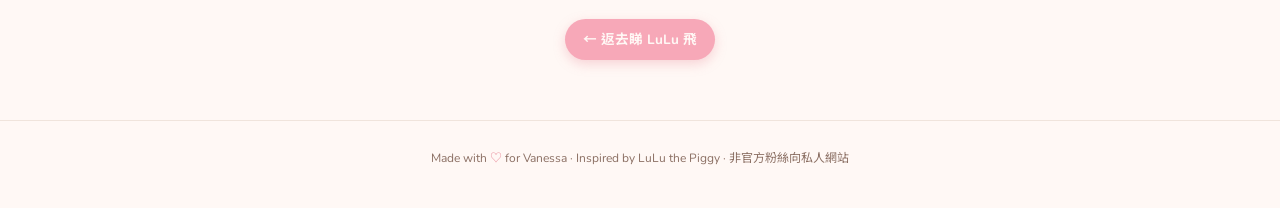
==== commit f3349250: "Move Nick+Judy sticker inward on mobile and switch gallery text to 辰宇落雁體 Pull the hug overlay fully " ====
--- a/inside.html
+++ b/inside.html
@@ -8,9 +8,9 @@
   <title>♡ Countdown · For Vanessa</title>
   <link rel="preconnect" href="https://fonts.googleapis.com" />
   <link rel="preconnect" href="https://fonts.gstatic.com" crossorigin />
-  <link href="https://fonts.googleapis.com/css2?family=Ma+Shan+Zheng&family=Noto+Sans+TC:wght@400;600;700;800&family=Nunito:wght@600;700;800&family=Press+Start+2P&family=Zhi+Mang+Xing&display=swap" rel="stylesheet" />
-  <link rel="stylesheet" href="css/styles.css?v=gallery4" />
-  <link rel="stylesheet" href="css/edit-mode.css?v=gallery4" />
+  <link href="https://fonts.googleapis.com/css2?family=Noto+Sans+TC:wght@400;600;700;800&family=Nunito:wght@600;700;800&family=Press+Start+2P&display=swap" rel="stylesheet" />
+  <link rel="stylesheet" href="css/styles.css?v=gallery5" />
+  <link rel="stylesheet" href="css/edit-mode.css?v=gallery5" />
   <!-- Draft sections (gallery/surprise) stay hidden until 2026-11-11 00:00 HKT
        (body.is-birthday-day). Preview override: ?unlock=1 or ?birthday=1
        Edit mode: ?edit=1 also unlocks drafts on this page for layout work.
@@ -22,12 +22,12 @@
 </head>
 <body class="page-inside">
   <nav class="site-nav" aria-label="主選單">
-    <a class="nav-brand" href="index.html?v=gallery4">
-      <img src="assets/lulu-mascot.png?v=gallery4" alt="" width="36" height="36" />
+    <a class="nav-brand" href="index.html?v=gallery5">
+      <img src="assets/lulu-mascot.png?v=gallery5" alt="" width="36" height="36" />
       <span>♡ For Vanessa</span>
     </a>
     <ul class="nav-links">
-      <li><a href="index.html?v=gallery4">← 返回首頁</a></li>
+      <li><a href="index.html?v=gallery5">← 返回首頁</a></li>
       <li class="draft-until-birthday"><a href="#gallery">相簿</a></li>
       <li class="draft-until-birthday"><a href="#surprise">驚喜</a></li>
     </ul>
@@ -36,7 +36,7 @@
   <main class="inside-shell">
     <!-- Pixel countdown: target 2026-11-11 00:00 Asia/Hong_Kong -->
     <section class="pixel-cd-hero" id="pixel-cd-hero" aria-live="polite">
-      <h2 class="pixel-title" id="pixel-title"><img class="pixel-title-img" src="assets/title-daoshuzhong.png?v=gallery4" alt="倒數中" width="280" height="104" /></h2>
+      <h2 class="pixel-title" id="pixel-title"><img class="pixel-title-img" src="assets/title-daoshuzhong.png?v=gallery5" alt="倒數中" width="280" height="104" /></h2>
       <p class="pixel-kicker">離 VANESSA 生日 仲有</p>
       <div class="pixel-countdown" id="pixel-countdown">
         <div class="pixel-cd-unit"><div class="num" data-cd="days">–</div><div class="lbl">DAYS</div></div>
@@ -55,37 +55,37 @@
             <div class="gallery-stagger">
         <article class="gallery-row gallery-row--photo-left">
           <figure class="gallery-card">
-            <img src="assets/gallery/gallery-01.jpg?v=gallery4" alt="小碎片 1" loading="lazy" width="1200" height="1600" />
+            <img src="assets/gallery/gallery-01.jpg?v=gallery5" alt="小碎片 1" loading="lazy" width="1200" height="1600" />
           </figure>
           <div class="gallery-text is-empty" contenteditable="true" role="textbox" aria-multiline="true" aria-label="相簿說明 1" data-caption-key="0" data-placeholder="寫一句關於呢張相…" spellcheck="true"></div>
         </article>
         <article class="gallery-row gallery-row--photo-right">
           <figure class="gallery-card">
-            <img src="assets/gallery/gallery-02.jpg?v=gallery4" alt="小碎片 2" loading="lazy" width="1200" height="1600" />
+            <img src="assets/gallery/gallery-02.jpg?v=gallery5" alt="小碎片 2" loading="lazy" width="1200" height="1600" />
           </figure>
           <div class="gallery-text is-empty" contenteditable="true" role="textbox" aria-multiline="true" aria-label="相簿說明 2" data-caption-key="1" data-placeholder="寫一句關於呢張相…" spellcheck="true"></div>
         </article>
         <article class="gallery-row gallery-row--photo-left">
           <figure class="gallery-card">
-            <img src="assets/gallery/gallery-03.jpg?v=gallery4" alt="小碎片 3" loading="lazy" width="1600" height="1200" />
+            <img src="assets/gallery/gallery-03.jpg?v=gallery5" alt="小碎片 3" loading="lazy" width="1600" height="1200" />
           </figure>
           <div class="gallery-text is-empty" contenteditable="true" role="textbox" aria-multiline="true" aria-label="相簿說明 3" data-caption-key="2" data-placeholder="寫一句關於呢張相…" spellcheck="true"></div>
         </article>
         <article class="gallery-row gallery-row--photo-right">
           <figure class="gallery-card">
-            <img src="assets/gallery/gallery-04.jpg?v=gallery4" alt="小碎片 4" loading="lazy" width="1200" height="1600" />
+            <img src="assets/gallery/gallery-04.jpg?v=gallery5" alt="小碎片 4" loading="lazy" width="1200" height="1600" />
           </figure>
           <div class="gallery-text is-empty" contenteditable="true" role="textbox" aria-multiline="true" aria-label="相簿說明 4" data-caption-key="3" data-placeholder="寫一句關於呢張相…" spellcheck="true"></div>
         </article>
         <article class="gallery-row gallery-row--photo-left">
           <figure class="gallery-card">
-            <img src="assets/gallery/gallery-05.jpg?v=gallery4" alt="小碎片 5" loading="lazy" width="1600" height="1200" />
+            <img src="assets/gallery/gallery-05.jpg?v=gallery5" alt="小碎片 5" loading="lazy" width="1600" height="1200" />
           </figure>
           <div class="gallery-text is-empty" contenteditable="true" role="textbox" aria-multiline="true" aria-label="相簿說明 5" data-caption-key="4" data-placeholder="寫一句關於呢張相…" spellcheck="true"></div>
         </article>
         <article class="gallery-row gallery-row--photo-right">
           <figure class="gallery-card">
-            <img src="assets/gallery/gallery-06.jpg?v=gallery4" alt="小碎片 6" loading="lazy" width="1200" height="1600" />
+            <img src="assets/gallery/gallery-06.jpg?v=gallery5" alt="小碎片 6" loading="lazy" width="1200" height="1600" />
           </figure>
           <div class="gallery-text is-empty" contenteditable="true" role="textbox" aria-multiline="true" aria-label="相簿說明 6" data-caption-key="5" data-placeholder="寫一句關於呢張相…" spellcheck="true"></div>
         </article>
@@ -104,16 +104,16 @@
 
     <!-- Locked stickers from edit-mode coords (always visible, not draft-gated) -->
     <div class="locked-overlays" aria-hidden="true">
-      <img class="locked-overlay" src="assets/overlay-stars-yu-hin.png?v=gallery4" alt="星星 Yu · Hin"
+      <img class="locked-overlay" src="assets/overlay-stars-yu-hin.png?v=gallery5" alt="星星 Yu · Hin"
            style="left:95%;top:9.9%;width:8.7%;z-index:40" />
-      <img class="locked-overlay" src="assets/overlay-nick-judy-hug.png?v=gallery4" alt="狐狸兔兔擁抱"
+      <img class="locked-overlay overlay-nick-judy" src="assets/overlay-nick-judy-hug.png?v=gallery5" alt="狐狸兔兔擁抱"
            style="left:-10.9%;top:45.8%;width:15.6%;z-index:41" />
-      <img class="locked-overlay" src="assets/overlay-hoian.png?v=gallery4" alt="會安明信片"
+      <img class="locked-overlay" src="assets/overlay-hoian.png?v=gallery5" alt="會安明信片"
            style="left:88.8%;top:70.5%;width:15%;z-index:42" />
     </div>
 
     <p class="inside-back">
-      <a class="cta-hint" href="index.html?v=gallery4">← 返去睇 LuLu 飛</a>
+      <a class="cta-hint" href="index.html?v=gallery5">← 返去睇 LuLu 飛</a>
     </p>
   </main>
 
@@ -123,9 +123,9 @@
 
   <!-- Edit mode (temporary): open with ?edit=1
        Local: inside.html?edit=1
-       Live:  inside.html?v=gallery4&edit=1
+       Live:  inside.html?v=gallery5&edit=1
        Without edit=1 the script no-ops; uploads/drags stay in localStorage only. -->
-  <script src="js/main.js?v=gallery4"></script>
-  <script src="js/edit-mode.js?v=gallery4"></script>
+  <script src="js/main.js?v=gallery5"></script>
+  <script src="js/edit-mode.js?v=gallery5"></script>
 </body>
 </html>
--- a/css/styles.css
+++ b/css/styles.css
@@ -35,6 +35,21 @@
 
 html { scroll-behavior: smooth; }
 
+@font-face {
+  font-family: "辰宇落雁體 Thin";
+  src: url("../assets/fonts/ChenYuluoyan-2.0-Thin.ttf") format("truetype");
+  font-weight: normal;
+  font-style: normal;
+  font-display: swap;
+}
+@font-face {
+  font-family: "ChenYuluoyan";
+  src: url("../assets/fonts/ChenYuluoyan-2.0-Thin.ttf") format("truetype");
+  font-weight: normal;
+  font-style: normal;
+  font-display: swap;
+}
+
 body {
   font-family: "Nunito", "Noto Sans TC", system-ui, sans-serif;
   color: var(--text-main);
@@ -791,9 +806,10 @@
   border-radius: 16px;
   padding: 18px 20px;
   color: var(--text-muted);
-  font-family: "Zhi Mang Xing", "Ma Shan Zheng", "Noto Sans TC", cursive, sans-serif;
-  font-style: normal; /* handwritten fonts read better upright */
-  font-size: 1.08rem; /* slight bump — girl-hand glyphs look small */
+  font-family: "辰宇落雁體 Thin", "ChenYuluoyan", "Noto Sans TC", cursive, sans-serif;
+  font-style: normal;
+  font-synthesis: none;
+  font-size: 1.2rem; /* thin hand looks small — slight bump */
   line-height: 1.75;
   min-height: 96px;
   display: flex;
@@ -816,7 +832,8 @@
 .gallery-text.is-empty::before {
   content: attr(data-placeholder);
   color: rgba(120, 90, 100, 0.55);
-  font-style: italic;
+  font-style: normal; /* no italic faux with 落雁體 */
+  font-synthesis: none;
   pointer-events: none;
   flex: 1 1 auto;
 }
@@ -838,7 +855,7 @@
 @media (max-width: 639px) {
   .gallery-text {
     min-height: 88px;
-    font-size: 1.02rem;
+    font-size: 1.15rem;
     padding: 16px 16px;
   }
   .gallery-text.is-empty:not(:focus)::after {
@@ -900,7 +917,7 @@
 .site-footer .heart { color: var(--pink-deep); }
 
 /* —— Inside page shell —— */
-.page-inside { min-height: 100vh; }
+.page-inside { min-height: 100vh; overflow-x: hidden; }
 .inside-shell {
   position: relative;
   max-width: 800px;
@@ -923,6 +940,15 @@
   pointer-events: none;
   -webkit-user-drag: none;
   box-sizing: border-box;
+}
+/* Nick+Judy hug: desktop may peek past the 800px shell into page margin.
+   On mobile the shell is full-bleed, so pull it fully inside (not merely clip). */
+@media (max-width: 768px) {
+  .overlay-nick-judy {
+    left: 1.5% !important;
+    width: 14% !important;
+    /* top stays 45.8% from inline style */
+  }
 }
 .inside-hero {
   text-align: center;
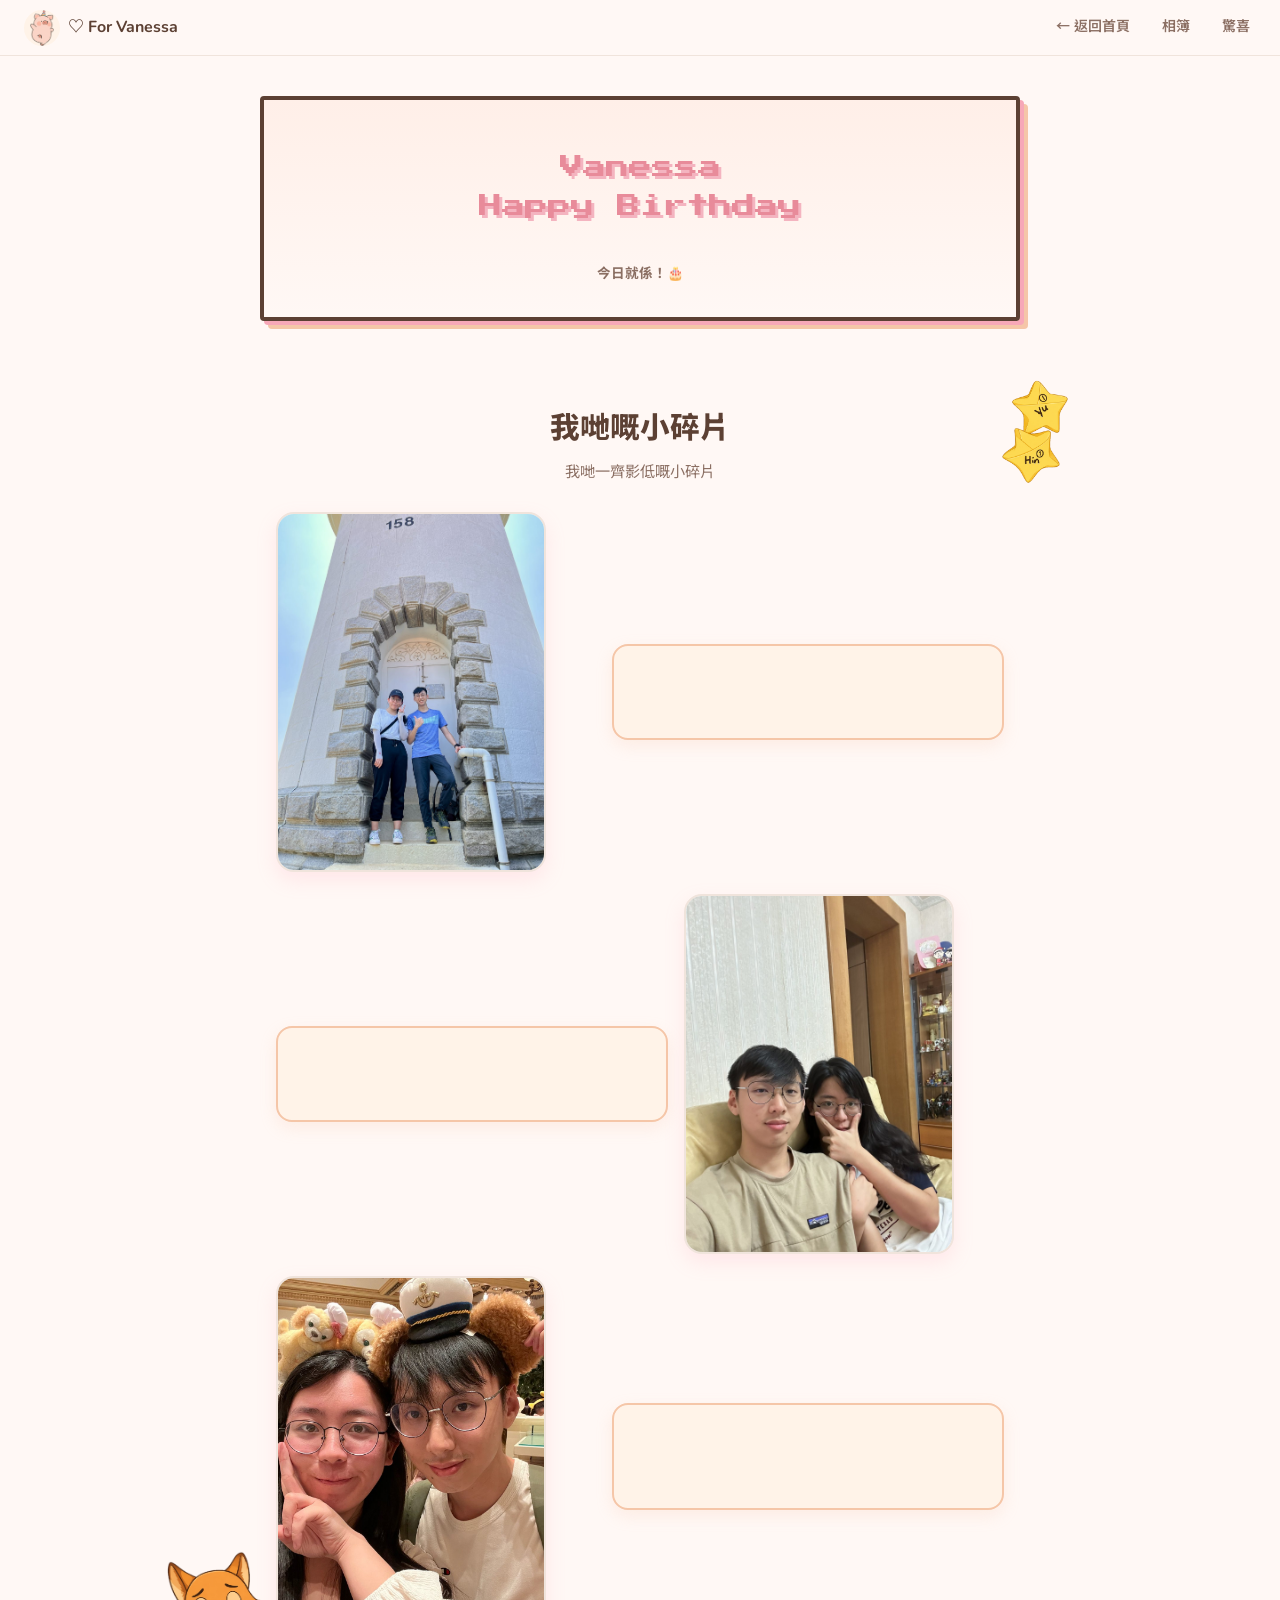
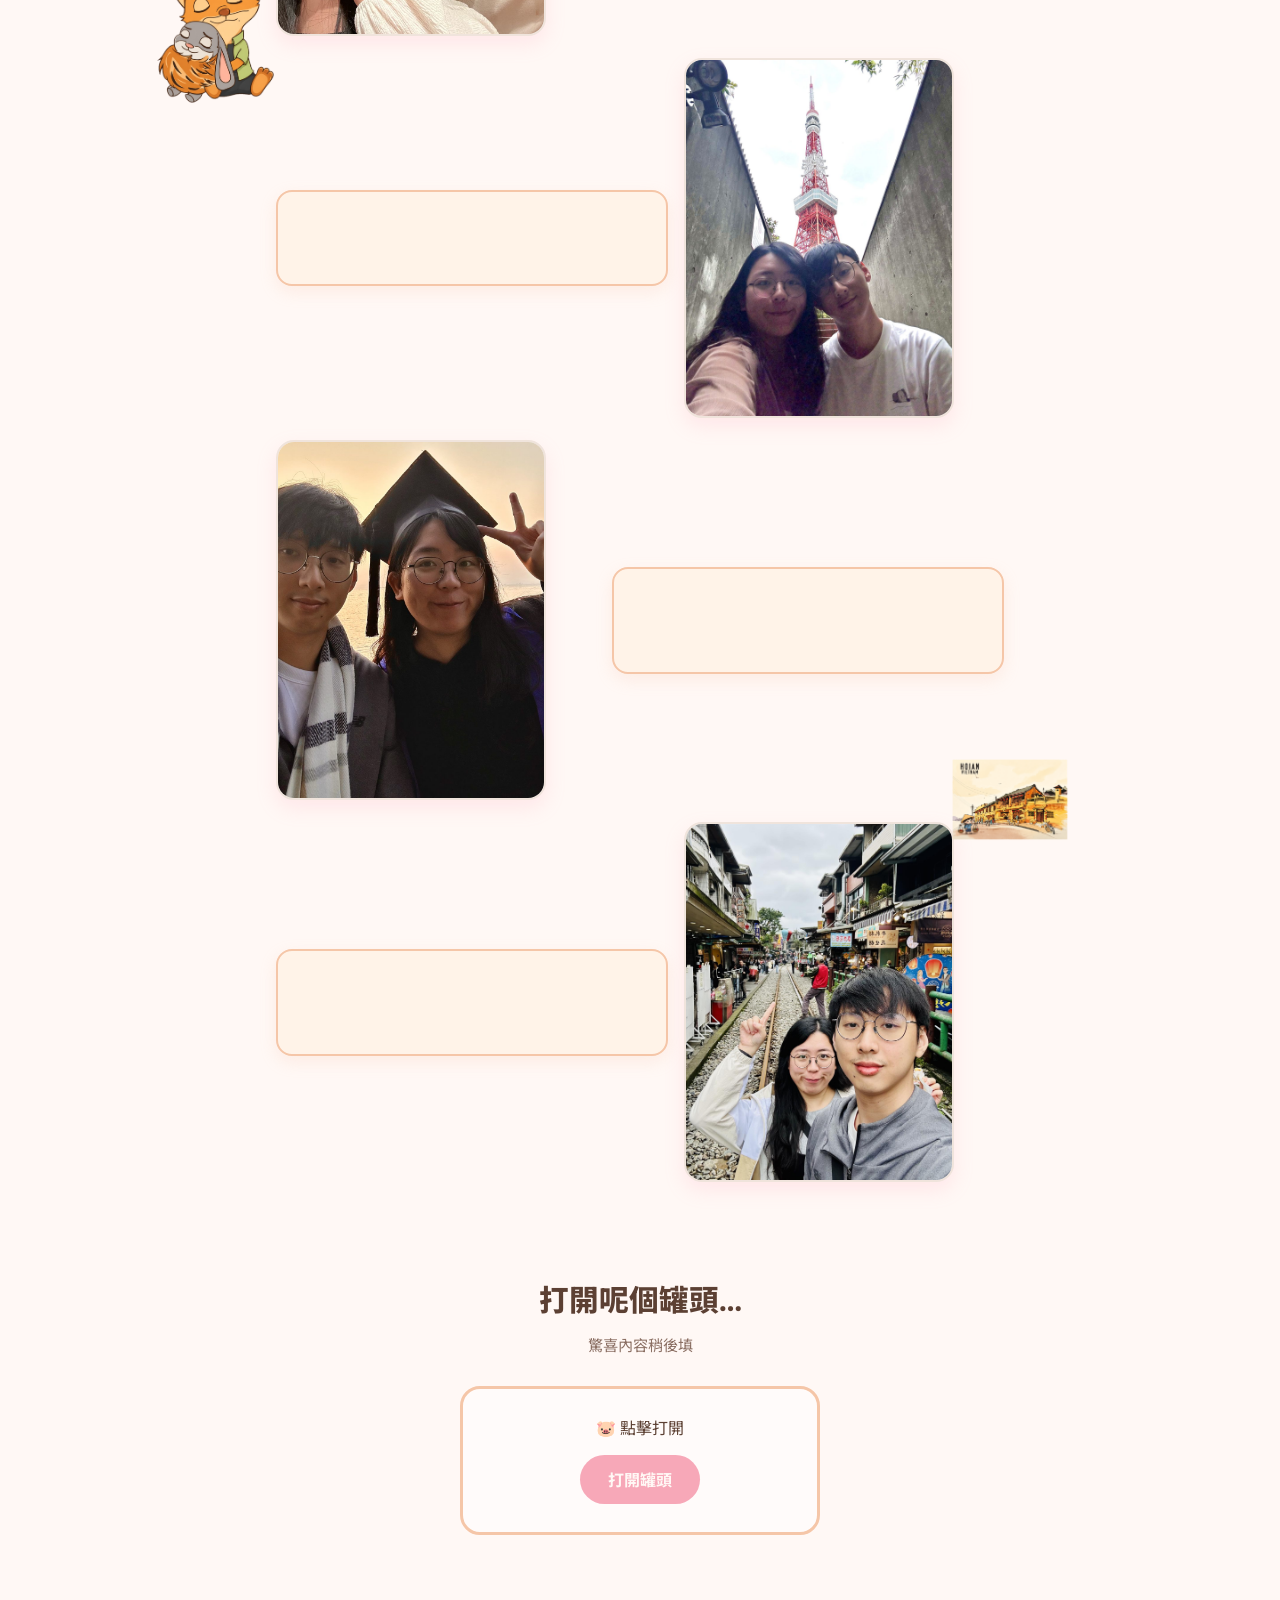
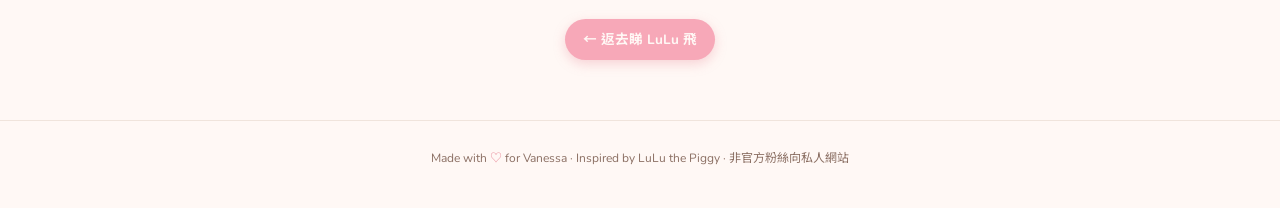
==== commit 7c15c0db: "Bake the six gallery captions into the page for every visitor Write the verified caption text into t" ====
--- a/inside.html
+++ b/inside.html
@@ -9,8 +9,8 @@
   <link rel="preconnect" href="https://fonts.googleapis.com" />
   <link rel="preconnect" href="https://fonts.gstatic.com" crossorigin />
   <link href="https://fonts.googleapis.com/css2?family=Noto+Sans+TC:wght@400;600;700;800&family=Nunito:wght@600;700;800&family=Press+Start+2P&display=swap" rel="stylesheet" />
-  <link rel="stylesheet" href="css/styles.css?v=gallery5" />
-  <link rel="stylesheet" href="css/edit-mode.css?v=gallery5" />
+  <link rel="stylesheet" href="css/styles.css?v=gallery6" />
+  <link rel="stylesheet" href="css/edit-mode.css?v=gallery6" />
   <!-- Draft sections (gallery/surprise) stay hidden until 2026-11-11 00:00 HKT
        (body.is-birthday-day). Preview override: ?unlock=1 or ?birthday=1
        Edit mode: ?edit=1 also unlocks drafts on this page for layout work.
@@ -22,12 +22,12 @@
 </head>
 <body class="page-inside">
   <nav class="site-nav" aria-label="主選單">
-    <a class="nav-brand" href="index.html?v=gallery5">
-      <img src="assets/lulu-mascot.png?v=gallery5" alt="" width="36" height="36" />
+    <a class="nav-brand" href="index.html?v=gallery6">
+      <img src="assets/lulu-mascot.png?v=gallery6" alt="" width="36" height="36" />
       <span>♡ For Vanessa</span>
     </a>
     <ul class="nav-links">
-      <li><a href="index.html?v=gallery5">← 返回首頁</a></li>
+      <li><a href="index.html?v=gallery6">← 返回首頁</a></li>
       <li class="draft-until-birthday"><a href="#gallery">相簿</a></li>
       <li class="draft-until-birthday"><a href="#surprise">驚喜</a></li>
     </ul>
@@ -36,7 +36,7 @@
   <main class="inside-shell">
     <!-- Pixel countdown: target 2026-11-11 00:00 Asia/Hong_Kong -->
     <section class="pixel-cd-hero" id="pixel-cd-hero" aria-live="polite">
-      <h2 class="pixel-title" id="pixel-title"><img class="pixel-title-img" src="assets/title-daoshuzhong.png?v=gallery5" alt="倒數中" width="280" height="104" /></h2>
+      <h2 class="pixel-title" id="pixel-title"><img class="pixel-title-img" src="assets/title-daoshuzhong.png?v=gallery6" alt="倒數中" width="280" height="104" /></h2>
       <p class="pixel-kicker">離 VANESSA 生日 仲有</p>
       <div class="pixel-countdown" id="pixel-countdown">
         <div class="pixel-cd-unit"><div class="num" data-cd="days">–</div><div class="lbl">DAYS</div></div>
@@ -55,39 +55,39 @@
             <div class="gallery-stagger">
         <article class="gallery-row gallery-row--photo-left">
           <figure class="gallery-card">
-            <img src="assets/gallery/gallery-01.jpg?v=gallery5" alt="小碎片 1" loading="lazy" width="1200" height="1600" />
+            <img src="assets/gallery/gallery-01.jpg?v=gallery6" alt="小碎片 1" loading="lazy" width="1200" height="1600" />
           </figure>
-          <div class="gallery-text is-empty" contenteditable="true" role="textbox" aria-multiline="true" aria-label="相簿說明 1" data-caption-key="0" data-placeholder="寫一句關於呢張相…" spellcheck="true"></div>
+          <div class="gallery-text" contenteditable="true" role="textbox" aria-multiline="true" aria-label="相簿說明 1" data-caption-key="0" data-placeholder="寫一句關於呢張相…" spellcheck="true">我哋第一次行山，嗰日仲要30度</div>
         </article>
         <article class="gallery-row gallery-row--photo-right">
           <figure class="gallery-card">
-            <img src="assets/gallery/gallery-02.jpg?v=gallery5" alt="小碎片 2" loading="lazy" width="1200" height="1600" />
+            <img src="assets/gallery/gallery-02.jpg?v=gallery6" alt="小碎片 2" loading="lazy" width="1200" height="1600" />
           </figure>
-          <div class="gallery-text is-empty" contenteditable="true" role="textbox" aria-multiline="true" aria-label="相簿說明 2" data-caption-key="1" data-placeholder="寫一句關於呢張相…" spellcheck="true"></div>
+          <div class="gallery-text" contenteditable="true" role="textbox" aria-multiline="true" aria-label="相簿說明 2" data-caption-key="1" data-placeholder="寫一句關於呢張相…" spellcheck="true">第一次去東涌,果陣大家仲好瘦</div>
         </article>
         <article class="gallery-row gallery-row--photo-left">
           <figure class="gallery-card">
-            <img src="assets/gallery/gallery-03.jpg?v=gallery5" alt="小碎片 3" loading="lazy" width="1600" height="1200" />
+            <img src="assets/gallery/gallery-03.jpg?v=gallery6" alt="小碎片 3" loading="lazy" width="1600" height="1200" />
           </figure>
-          <div class="gallery-text is-empty" contenteditable="true" role="textbox" aria-multiline="true" aria-label="相簿說明 3" data-caption-key="2" data-placeholder="寫一句關於呢張相…" spellcheck="true"></div>
+          <div class="gallery-text" contenteditable="true" role="textbox" aria-multiline="true" aria-label="相簿說明 3" data-caption-key="2" data-placeholder="寫一句關於呢張相…" spellcheck="true">第一次去迪士尼,唔知你個頭箍刮咗塵未呢。<br>下次要買個一對一齊戴</div>
         </article>
         <article class="gallery-row gallery-row--photo-right">
           <figure class="gallery-card">
-            <img src="assets/gallery/gallery-04.jpg?v=gallery5" alt="小碎片 4" loading="lazy" width="1200" height="1600" />
+            <img src="assets/gallery/gallery-04.jpg?v=gallery6" alt="小碎片 4" loading="lazy" width="1200" height="1600" />
           </figure>
-          <div class="gallery-text is-empty" contenteditable="true" role="textbox" aria-multiline="true" aria-label="相簿說明 4" data-caption-key="3" data-placeholder="寫一句關於呢張相…" spellcheck="true"></div>
+          <div class="gallery-text" contenteditable="true" role="textbox" aria-multiline="true" aria-label="相簿說明 4" data-caption-key="3" data-placeholder="寫一句關於呢張相…" spellcheck="true">第一次去旅行Yeah, 希望可以再同寶寶去更多地方</div>
         </article>
         <article class="gallery-row gallery-row--photo-left">
           <figure class="gallery-card">
-            <img src="assets/gallery/gallery-05.jpg?v=gallery5" alt="小碎片 5" loading="lazy" width="1600" height="1200" />
+            <img src="assets/gallery/gallery-05.jpg?v=gallery6" alt="小碎片 5" loading="lazy" width="1600" height="1200" />
           </figure>
-          <div class="gallery-text is-empty" contenteditable="true" role="textbox" aria-multiline="true" aria-label="相簿說明 5" data-caption-key="4" data-placeholder="寫一句關於呢張相…" spellcheck="true"></div>
+          <div class="gallery-text" contenteditable="true" role="textbox" aria-multiline="true" aria-label="相簿說明 5" data-caption-key="4" data-placeholder="寫一句關於呢張相…" spellcheck="true">恭喜寶寶EN畢業，<br>話咁快我就在兩年EN都會變RN喇</div>
         </article>
         <article class="gallery-row gallery-row--photo-right">
           <figure class="gallery-card">
-            <img src="assets/gallery/gallery-06.jpg?v=gallery5" alt="小碎片 6" loading="lazy" width="1200" height="1600" />
+            <img src="assets/gallery/gallery-06.jpg?v=gallery6" alt="小碎片 6" loading="lazy" width="1200" height="1600" />
           </figure>
-          <div class="gallery-text is-empty" contenteditable="true" role="textbox" aria-multiline="true" aria-label="相簿說明 6" data-caption-key="5" data-placeholder="寫一句關於呢張相…" spellcheck="true"></div>
+          <div class="gallery-text" contenteditable="true" role="textbox" aria-multiline="true" aria-label="相簿說明 6" data-caption-key="5" data-placeholder="寫一句關於呢張相…" spellcheck="true">快閃台灣!!!可惜寶寶淨係浸左陣就着涼,下次再浸!<br>寶寶下次去哩阿里山好唔好?</div>
         </article>
       </div>
     </section>
@@ -104,16 +104,16 @@
 
     <!-- Locked stickers from edit-mode coords (always visible, not draft-gated) -->
     <div class="locked-overlays" aria-hidden="true">
-      <img class="locked-overlay" src="assets/overlay-stars-yu-hin.png?v=gallery5" alt="星星 Yu · Hin"
+      <img class="locked-overlay" src="assets/overlay-stars-yu-hin.png?v=gallery6" alt="星星 Yu · Hin"
            style="left:95%;top:9.9%;width:8.7%;z-index:40" />
-      <img class="locked-overlay overlay-nick-judy" src="assets/overlay-nick-judy-hug.png?v=gallery5" alt="狐狸兔兔擁抱"
+      <img class="locked-overlay overlay-nick-judy" src="assets/overlay-nick-judy-hug.png?v=gallery6" alt="狐狸兔兔擁抱"
            style="left:-10.9%;top:45.8%;width:15.6%;z-index:41" />
-      <img class="locked-overlay" src="assets/overlay-hoian.png?v=gallery5" alt="會安明信片"
+      <img class="locked-overlay" src="assets/overlay-hoian.png?v=gallery6" alt="會安明信片"
            style="left:88.8%;top:70.5%;width:15%;z-index:42" />
     </div>
 
     <p class="inside-back">
-      <a class="cta-hint" href="index.html?v=gallery5">← 返去睇 LuLu 飛</a>
+      <a class="cta-hint" href="index.html?v=gallery6">← 返去睇 LuLu 飛</a>
     </p>
   </main>
 
@@ -123,9 +123,9 @@
 
   <!-- Edit mode (temporary): open with ?edit=1
        Local: inside.html?edit=1
-       Live:  inside.html?v=gallery5&edit=1
+       Live:  inside.html?v=gallery6&edit=1
        Without edit=1 the script no-ops; uploads/drags stay in localStorage only. -->
-  <script src="js/main.js?v=gallery5"></script>
-  <script src="js/edit-mode.js?v=gallery5"></script>
+  <script src="js/main.js?v=gallery6"></script>
+  <script src="js/edit-mode.js?v=gallery6"></script>
 </body>
 </html>
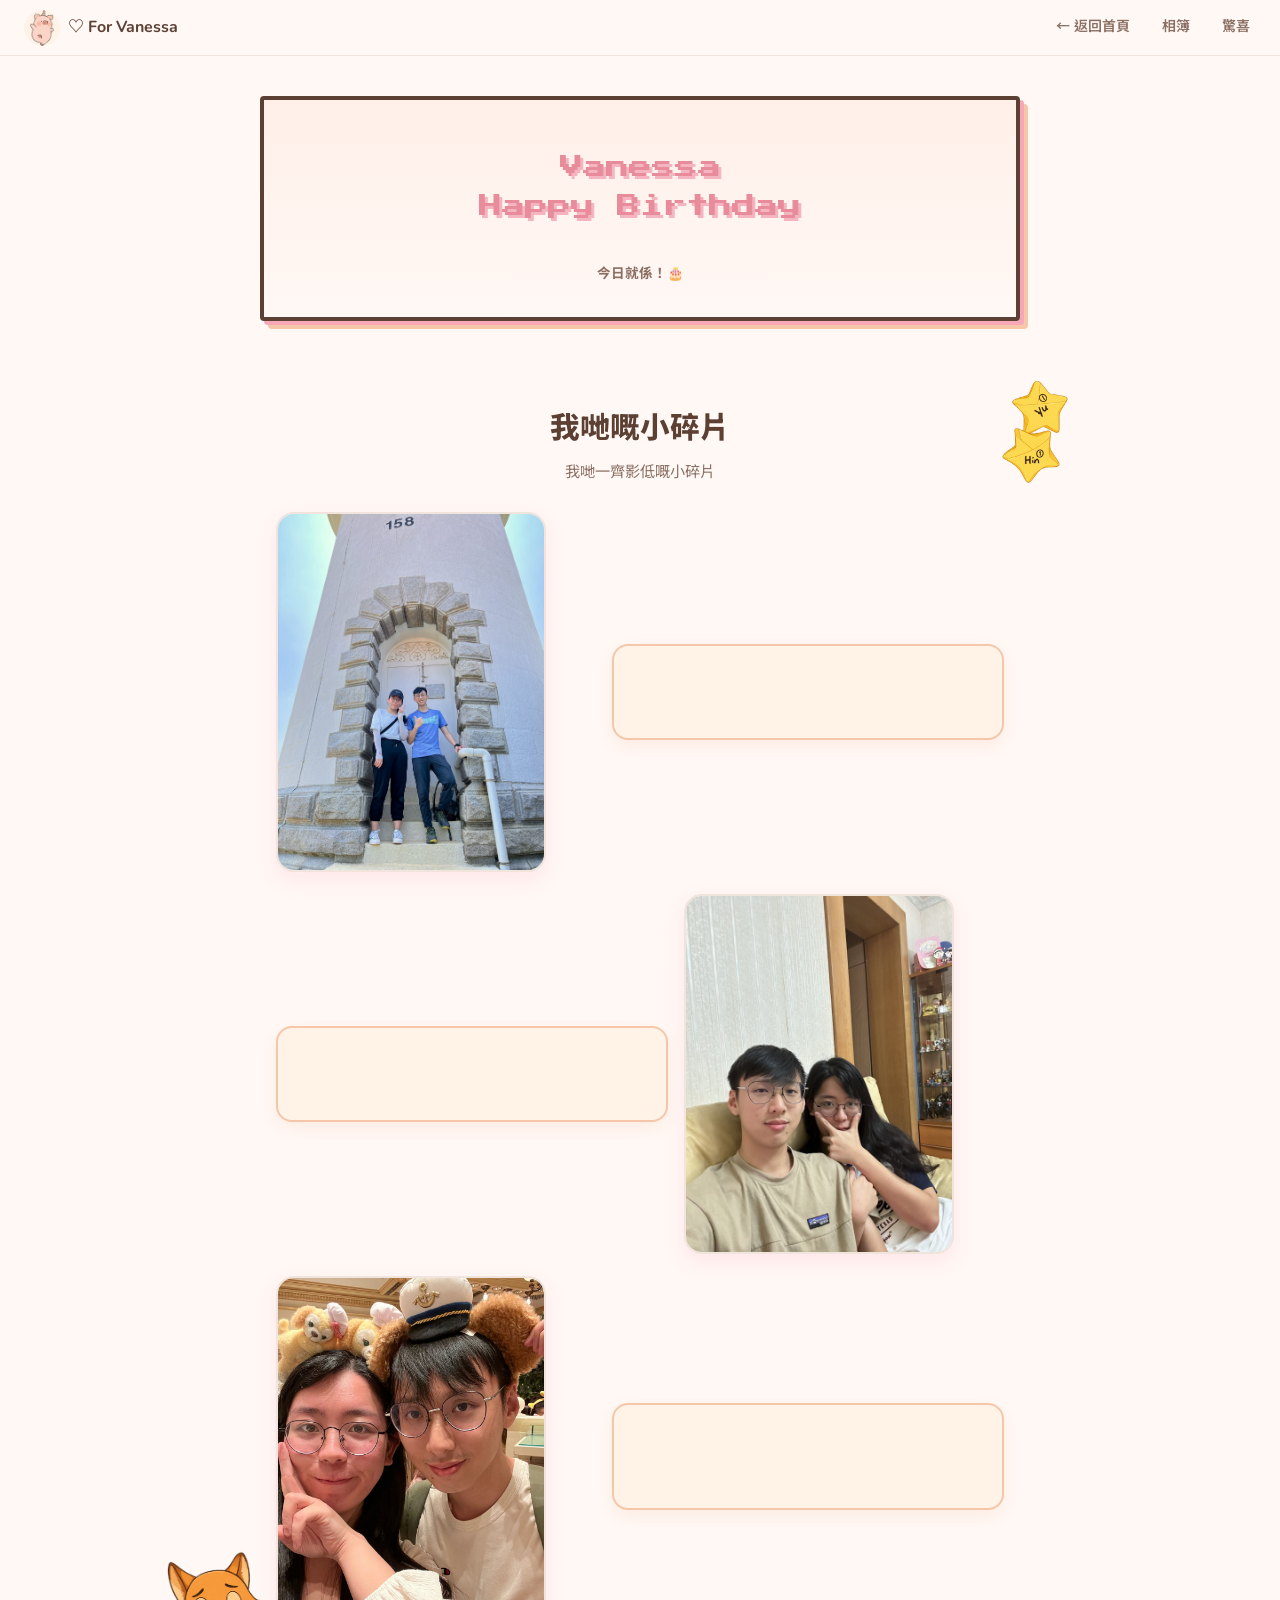
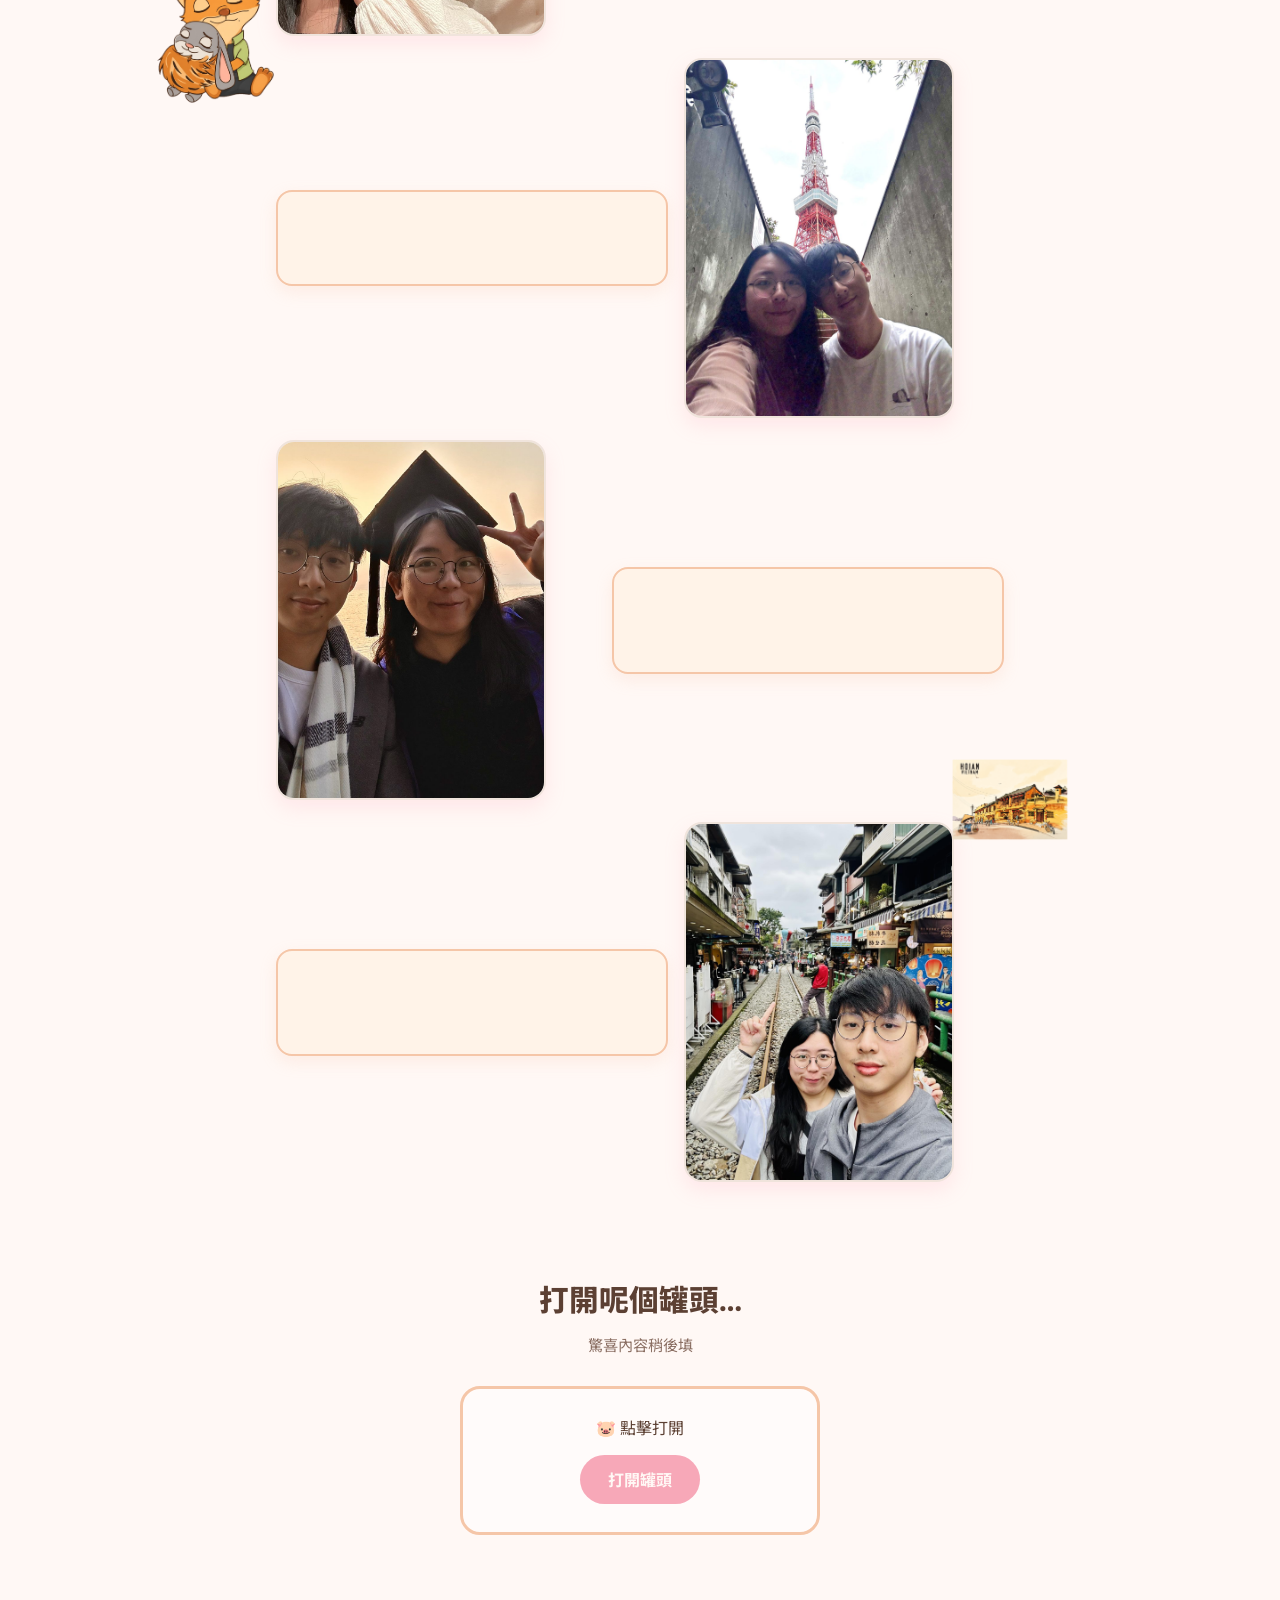
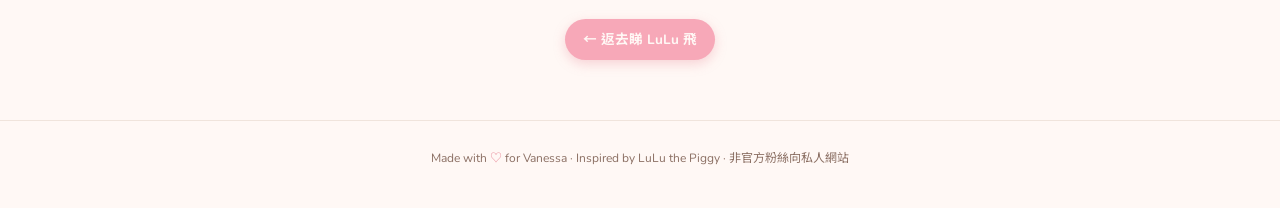
==== commit aeb9c948: "Correct gallery caption 6: 着涼 → M到 Replace only that phrase in the baked Taiwan/Alishan caption, kee" ====
--- a/inside.html
+++ b/inside.html
@@ -9,8 +9,8 @@
   <link rel="preconnect" href="https://fonts.googleapis.com" />
   <link rel="preconnect" href="https://fonts.gstatic.com" crossorigin />
   <link href="https://fonts.googleapis.com/css2?family=Noto+Sans+TC:wght@400;600;700;800&family=Nunito:wght@600;700;800&family=Press+Start+2P&display=swap" rel="stylesheet" />
-  <link rel="stylesheet" href="css/styles.css?v=gallery6" />
-  <link rel="stylesheet" href="css/edit-mode.css?v=gallery6" />
+  <link rel="stylesheet" href="css/styles.css?v=gallery7" />
+  <link rel="stylesheet" href="css/edit-mode.css?v=gallery7" />
   <!-- Draft sections (gallery/surprise) stay hidden until 2026-11-11 00:00 HKT
        (body.is-birthday-day). Preview override: ?unlock=1 or ?birthday=1
        Edit mode: ?edit=1 also unlocks drafts on this page for layout work.
@@ -22,12 +22,12 @@
 </head>
 <body class="page-inside">
   <nav class="site-nav" aria-label="主選單">
-    <a class="nav-brand" href="index.html?v=gallery6">
-      <img src="assets/lulu-mascot.png?v=gallery6" alt="" width="36" height="36" />
+    <a class="nav-brand" href="index.html?v=gallery7">
+      <img src="assets/lulu-mascot.png?v=gallery7" alt="" width="36" height="36" />
       <span>♡ For Vanessa</span>
     </a>
     <ul class="nav-links">
-      <li><a href="index.html?v=gallery6">← 返回首頁</a></li>
+      <li><a href="index.html?v=gallery7">← 返回首頁</a></li>
       <li class="draft-until-birthday"><a href="#gallery">相簿</a></li>
       <li class="draft-until-birthday"><a href="#surprise">驚喜</a></li>
     </ul>
@@ -36,7 +36,7 @@
   <main class="inside-shell">
     <!-- Pixel countdown: target 2026-11-11 00:00 Asia/Hong_Kong -->
     <section class="pixel-cd-hero" id="pixel-cd-hero" aria-live="polite">
-      <h2 class="pixel-title" id="pixel-title"><img class="pixel-title-img" src="assets/title-daoshuzhong.png?v=gallery6" alt="倒數中" width="280" height="104" /></h2>
+      <h2 class="pixel-title" id="pixel-title"><img class="pixel-title-img" src="assets/title-daoshuzhong.png?v=gallery7" alt="倒數中" width="280" height="104" /></h2>
       <p class="pixel-kicker">離 VANESSA 生日 仲有</p>
       <div class="pixel-countdown" id="pixel-countdown">
         <div class="pixel-cd-unit"><div class="num" data-cd="days">–</div><div class="lbl">DAYS</div></div>
@@ -55,39 +55,39 @@
             <div class="gallery-stagger">
         <article class="gallery-row gallery-row--photo-left">
           <figure class="gallery-card">
-            <img src="assets/gallery/gallery-01.jpg?v=gallery6" alt="小碎片 1" loading="lazy" width="1200" height="1600" />
+            <img src="assets/gallery/gallery-01.jpg?v=gallery7" alt="小碎片 1" loading="lazy" width="1200" height="1600" />
           </figure>
           <div class="gallery-text" contenteditable="true" role="textbox" aria-multiline="true" aria-label="相簿說明 1" data-caption-key="0" data-placeholder="寫一句關於呢張相…" spellcheck="true">我哋第一次行山，嗰日仲要30度</div>
         </article>
         <article class="gallery-row gallery-row--photo-right">
           <figure class="gallery-card">
-            <img src="assets/gallery/gallery-02.jpg?v=gallery6" alt="小碎片 2" loading="lazy" width="1200" height="1600" />
+            <img src="assets/gallery/gallery-02.jpg?v=gallery7" alt="小碎片 2" loading="lazy" width="1200" height="1600" />
           </figure>
           <div class="gallery-text" contenteditable="true" role="textbox" aria-multiline="true" aria-label="相簿說明 2" data-caption-key="1" data-placeholder="寫一句關於呢張相…" spellcheck="true">第一次去東涌,果陣大家仲好瘦</div>
         </article>
         <article class="gallery-row gallery-row--photo-left">
           <figure class="gallery-card">
-            <img src="assets/gallery/gallery-03.jpg?v=gallery6" alt="小碎片 3" loading="lazy" width="1600" height="1200" />
+            <img src="assets/gallery/gallery-03.jpg?v=gallery7" alt="小碎片 3" loading="lazy" width="1600" height="1200" />
           </figure>
           <div class="gallery-text" contenteditable="true" role="textbox" aria-multiline="true" aria-label="相簿說明 3" data-caption-key="2" data-placeholder="寫一句關於呢張相…" spellcheck="true">第一次去迪士尼,唔知你個頭箍刮咗塵未呢。<br>下次要買個一對一齊戴</div>
         </article>
         <article class="gallery-row gallery-row--photo-right">
           <figure class="gallery-card">
-            <img src="assets/gallery/gallery-04.jpg?v=gallery6" alt="小碎片 4" loading="lazy" width="1200" height="1600" />
+            <img src="assets/gallery/gallery-04.jpg?v=gallery7" alt="小碎片 4" loading="lazy" width="1200" height="1600" />
           </figure>
           <div class="gallery-text" contenteditable="true" role="textbox" aria-multiline="true" aria-label="相簿說明 4" data-caption-key="3" data-placeholder="寫一句關於呢張相…" spellcheck="true">第一次去旅行Yeah, 希望可以再同寶寶去更多地方</div>
         </article>
         <article class="gallery-row gallery-row--photo-left">
           <figure class="gallery-card">
-            <img src="assets/gallery/gallery-05.jpg?v=gallery6" alt="小碎片 5" loading="lazy" width="1600" height="1200" />
+            <img src="assets/gallery/gallery-05.jpg?v=gallery7" alt="小碎片 5" loading="lazy" width="1600" height="1200" />
           </figure>
           <div class="gallery-text" contenteditable="true" role="textbox" aria-multiline="true" aria-label="相簿說明 5" data-caption-key="4" data-placeholder="寫一句關於呢張相…" spellcheck="true">恭喜寶寶EN畢業，<br>話咁快我就在兩年EN都會變RN喇</div>
         </article>
         <article class="gallery-row gallery-row--photo-right">
           <figure class="gallery-card">
-            <img src="assets/gallery/gallery-06.jpg?v=gallery6" alt="小碎片 6" loading="lazy" width="1200" height="1600" />
+            <img src="assets/gallery/gallery-06.jpg?v=gallery7" alt="小碎片 6" loading="lazy" width="1200" height="1600" />
           </figure>
-          <div class="gallery-text" contenteditable="true" role="textbox" aria-multiline="true" aria-label="相簿說明 6" data-caption-key="5" data-placeholder="寫一句關於呢張相…" spellcheck="true">快閃台灣!!!可惜寶寶淨係浸左陣就着涼,下次再浸!<br>寶寶下次去哩阿里山好唔好?</div>
+          <div class="gallery-text" contenteditable="true" role="textbox" aria-multiline="true" aria-label="相簿說明 6" data-caption-key="5" data-placeholder="寫一句關於呢張相…" spellcheck="true">快閃台灣!!!可惜寶寶淨係浸左陣就M到,下次再浸!<br>寶寶下次去哩阿里山好唔好?</div>
         </article>
       </div>
     </section>
@@ -104,16 +104,16 @@
 
     <!-- Locked stickers from edit-mode coords (always visible, not draft-gated) -->
     <div class="locked-overlays" aria-hidden="true">
-      <img class="locked-overlay" src="assets/overlay-stars-yu-hin.png?v=gallery6" alt="星星 Yu · Hin"
+      <img class="locked-overlay" src="assets/overlay-stars-yu-hin.png?v=gallery7" alt="星星 Yu · Hin"
            style="left:95%;top:9.9%;width:8.7%;z-index:40" />
-      <img class="locked-overlay overlay-nick-judy" src="assets/overlay-nick-judy-hug.png?v=gallery6" alt="狐狸兔兔擁抱"
+      <img class="locked-overlay overlay-nick-judy" src="assets/overlay-nick-judy-hug.png?v=gallery7" alt="狐狸兔兔擁抱"
            style="left:-10.9%;top:45.8%;width:15.6%;z-index:41" />
-      <img class="locked-overlay" src="assets/overlay-hoian.png?v=gallery6" alt="會安明信片"
+      <img class="locked-overlay" src="assets/overlay-hoian.png?v=gallery7" alt="會安明信片"
            style="left:88.8%;top:70.5%;width:15%;z-index:42" />
     </div>
 
     <p class="inside-back">
-      <a class="cta-hint" href="index.html?v=gallery6">← 返去睇 LuLu 飛</a>
+      <a class="cta-hint" href="index.html?v=gallery7">← 返去睇 LuLu 飛</a>
     </p>
   </main>
 
@@ -123,9 +123,9 @@
 
   <!-- Edit mode (temporary): open with ?edit=1
        Local: inside.html?edit=1
-       Live:  inside.html?v=gallery6&edit=1
+       Live:  inside.html?v=gallery7&edit=1
        Without edit=1 the script no-ops; uploads/drags stay in localStorage only. -->
-  <script src="js/main.js?v=gallery6"></script>
-  <script src="js/edit-mode.js?v=gallery6"></script>
+  <script src="js/main.js?v=gallery7"></script>
+  <script src="js/edit-mode.js?v=gallery7"></script>
 </body>
 </html>
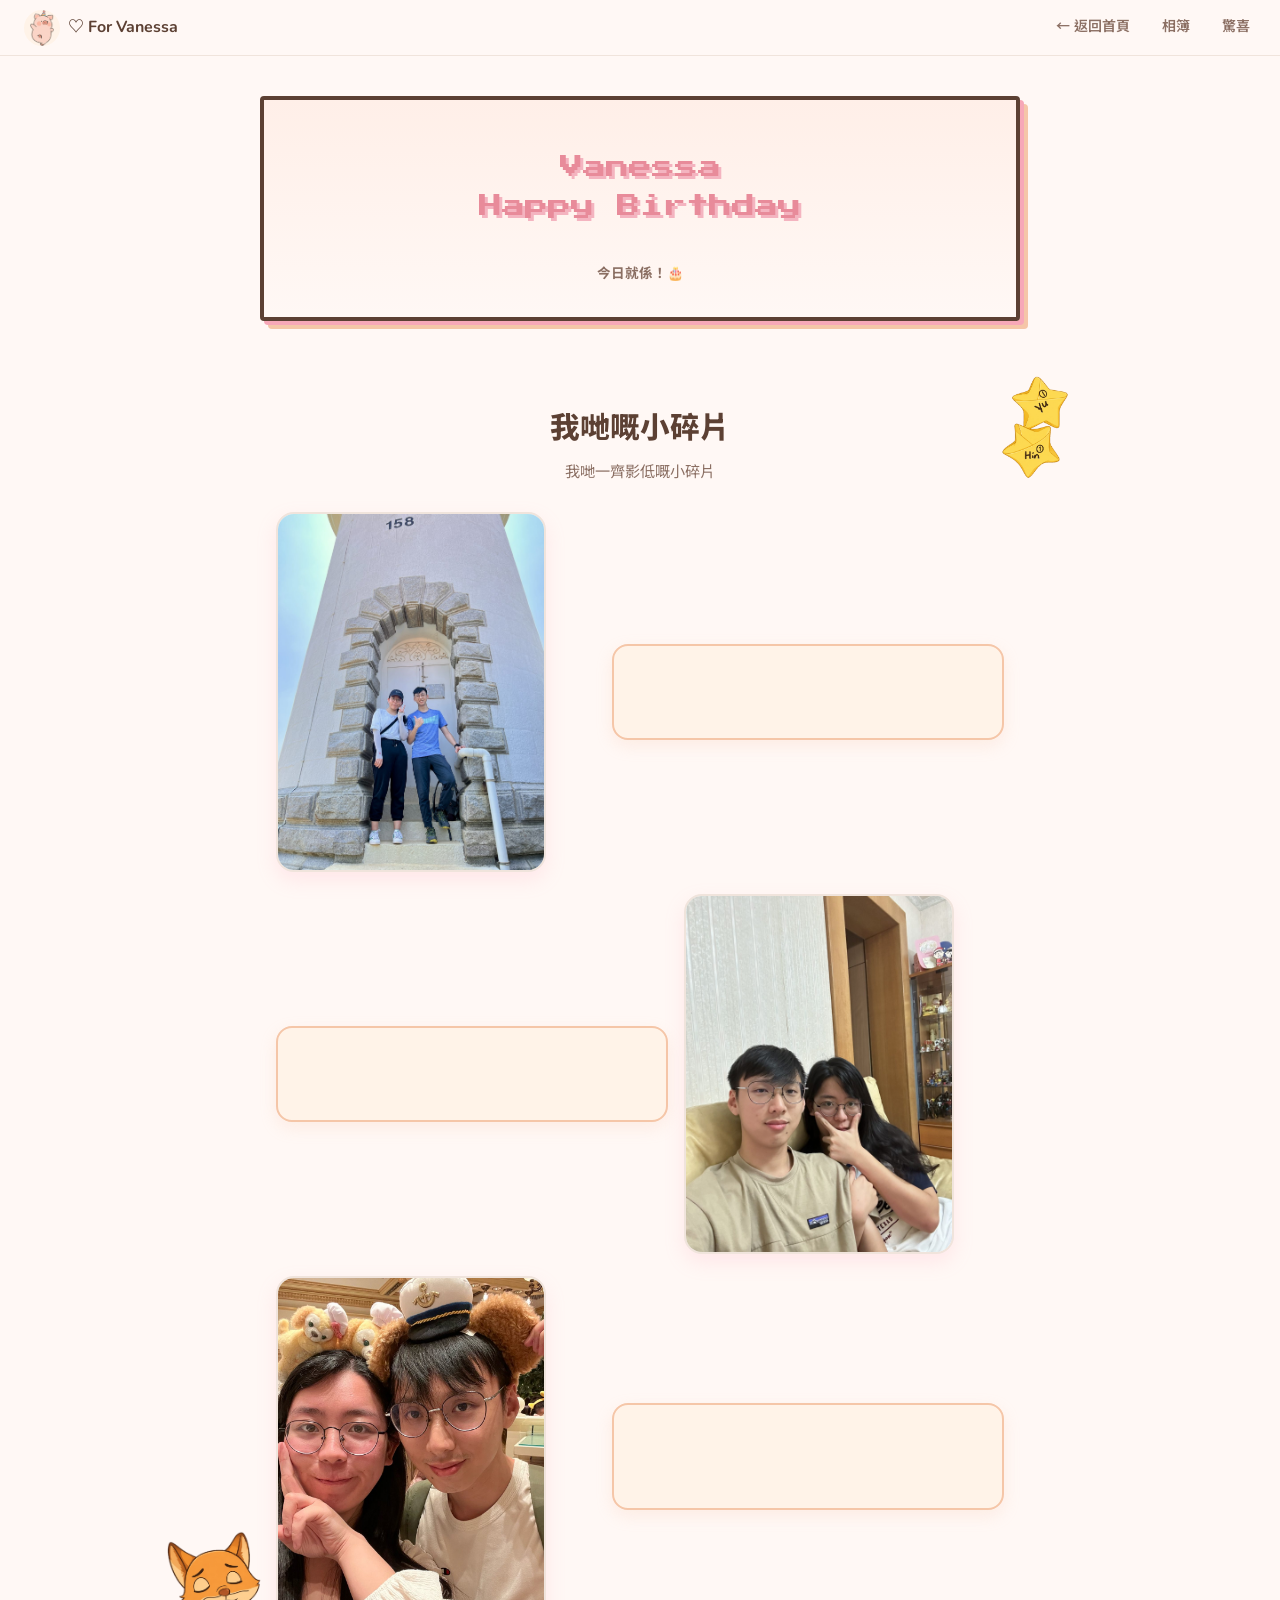
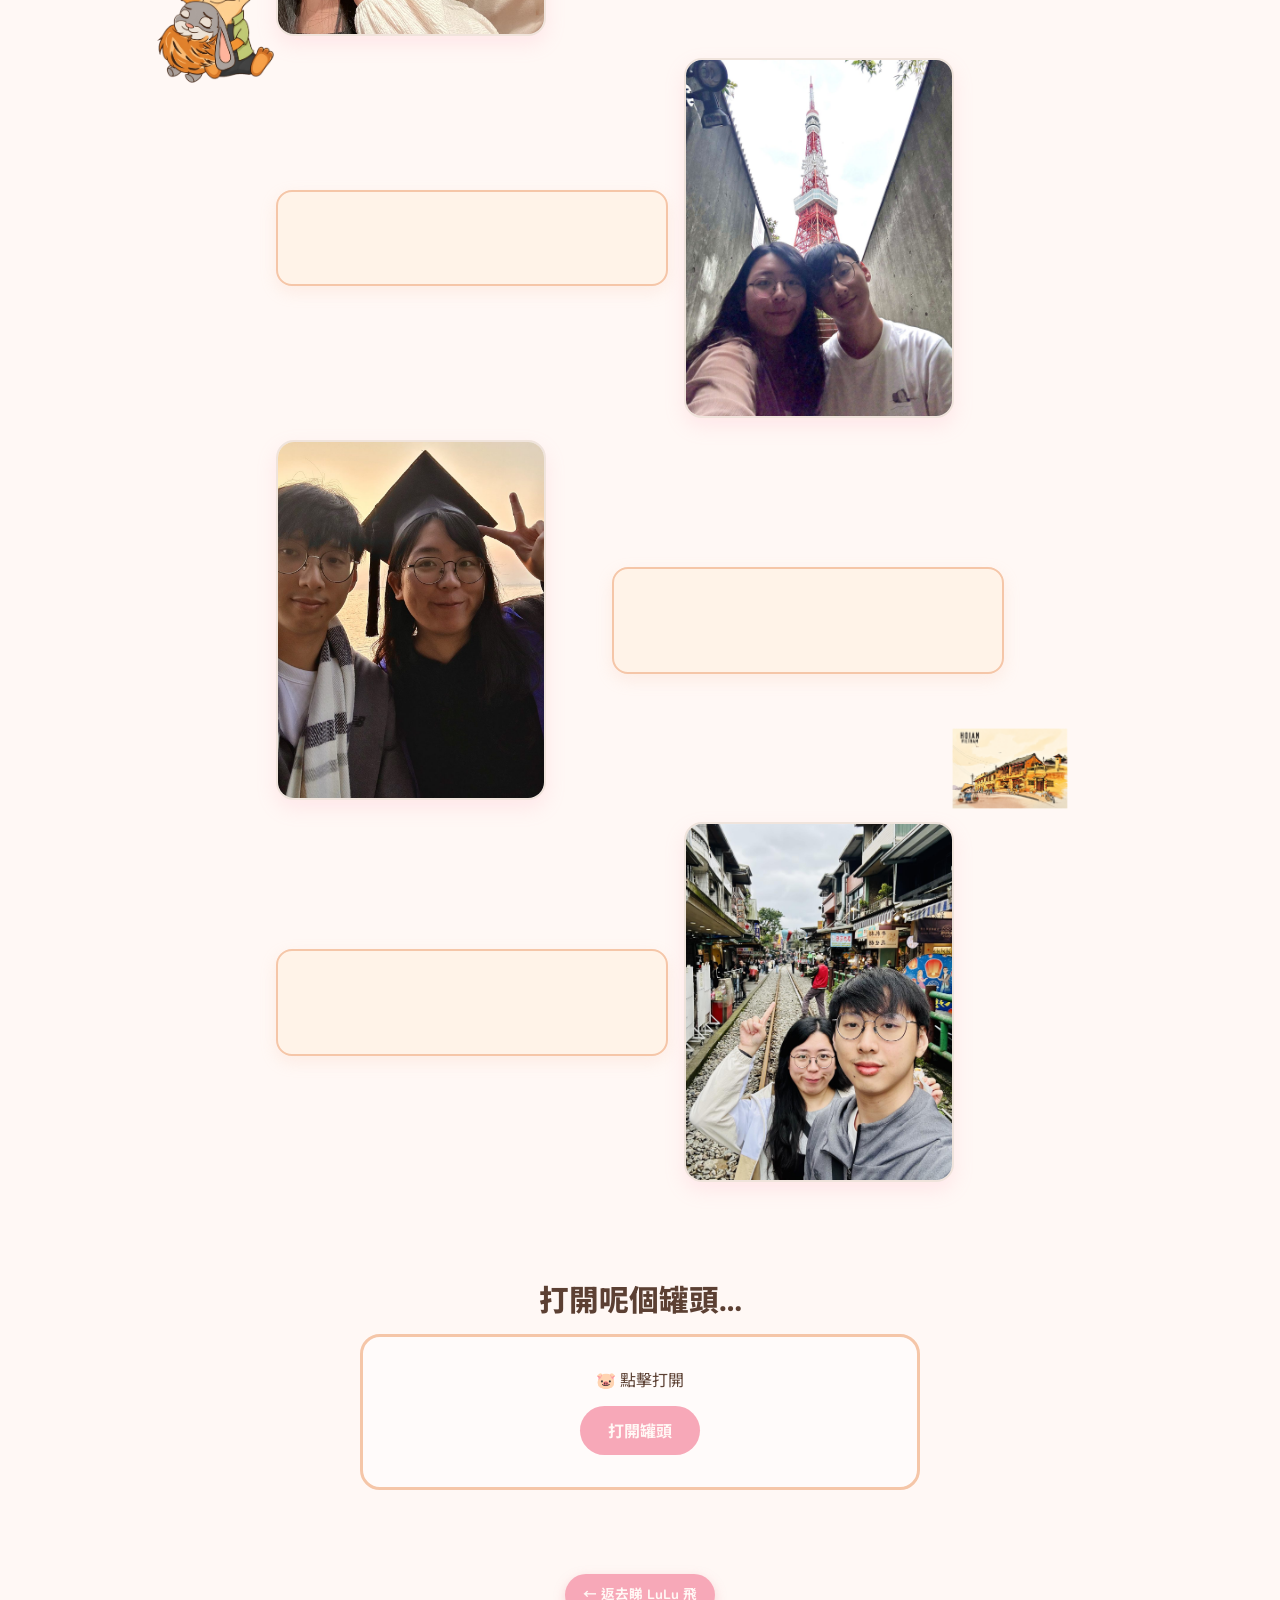
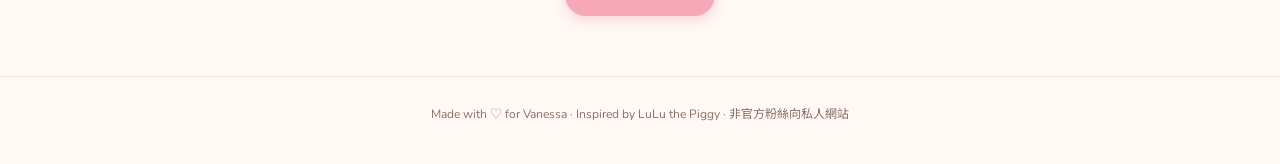
==== commit 60a89a1f: "Fill surprise can with birthday letter; bump cache to surprise1" ====
--- a/inside.html
+++ b/inside.html
@@ -9,8 +9,8 @@
   <link rel="preconnect" href="https://fonts.googleapis.com" />
   <link rel="preconnect" href="https://fonts.gstatic.com" crossorigin />
   <link href="https://fonts.googleapis.com/css2?family=Noto+Sans+TC:wght@400;600;700;800&family=Nunito:wght@600;700;800&family=Press+Start+2P&display=swap" rel="stylesheet" />
-  <link rel="stylesheet" href="css/styles.css?v=gallery7" />
-  <link rel="stylesheet" href="css/edit-mode.css?v=gallery7" />
+  <link rel="stylesheet" href="css/styles.css?v=surprise1" />
+  <link rel="stylesheet" href="css/edit-mode.css?v=surprise1" />
   <!-- Draft sections (gallery/surprise) stay hidden until 2026-11-11 00:00 HKT
        (body.is-birthday-day). Preview override: ?unlock=1 or ?birthday=1
        Edit mode: ?edit=1 also unlocks drafts on this page for layout work.
@@ -22,12 +22,12 @@
 </head>
 <body class="page-inside">
   <nav class="site-nav" aria-label="主選單">
-    <a class="nav-brand" href="index.html?v=gallery7">
-      <img src="assets/lulu-mascot.png?v=gallery7" alt="" width="36" height="36" />
+    <a class="nav-brand" href="index.html?v=surprise1">
+      <img src="assets/lulu-mascot.png?v=surprise1" alt="" width="36" height="36" />
       <span>♡ For Vanessa</span>
     </a>
     <ul class="nav-links">
-      <li><a href="index.html?v=gallery7">← 返回首頁</a></li>
+      <li><a href="index.html?v=surprise1">← 返回首頁</a></li>
       <li class="draft-until-birthday"><a href="#gallery">相簿</a></li>
       <li class="draft-until-birthday"><a href="#surprise">驚喜</a></li>
     </ul>
@@ -36,7 +36,7 @@
   <main class="inside-shell">
     <!-- Pixel countdown: target 2026-11-11 00:00 Asia/Hong_Kong -->
     <section class="pixel-cd-hero" id="pixel-cd-hero" aria-live="polite">
-      <h2 class="pixel-title" id="pixel-title"><img class="pixel-title-img" src="assets/title-daoshuzhong.png?v=gallery7" alt="倒數中" width="280" height="104" /></h2>
+      <h2 class="pixel-title" id="pixel-title"><img class="pixel-title-img" src="assets/title-daoshuzhong.png?v=surprise1" alt="倒數中" width="280" height="104" /></h2>
       <p class="pixel-kicker">離 VANESSA 生日 仲有</p>
       <div class="pixel-countdown" id="pixel-countdown">
         <div class="pixel-cd-unit"><div class="num" data-cd="days">–</div><div class="lbl">DAYS</div></div>
@@ -55,37 +55,37 @@
             <div class="gallery-stagger">
         <article class="gallery-row gallery-row--photo-left">
           <figure class="gallery-card">
-            <img src="assets/gallery/gallery-01.jpg?v=gallery7" alt="小碎片 1" loading="lazy" width="1200" height="1600" />
+            <img src="assets/gallery/gallery-01.jpg?v=surprise1" alt="小碎片 1" loading="lazy" width="1200" height="1600" />
           </figure>
           <div class="gallery-text" contenteditable="true" role="textbox" aria-multiline="true" aria-label="相簿說明 1" data-caption-key="0" data-placeholder="寫一句關於呢張相…" spellcheck="true">我哋第一次行山，嗰日仲要30度</div>
         </article>
         <article class="gallery-row gallery-row--photo-right">
           <figure class="gallery-card">
-            <img src="assets/gallery/gallery-02.jpg?v=gallery7" alt="小碎片 2" loading="lazy" width="1200" height="1600" />
+            <img src="assets/gallery/gallery-02.jpg?v=surprise1" alt="小碎片 2" loading="lazy" width="1200" height="1600" />
           </figure>
           <div class="gallery-text" contenteditable="true" role="textbox" aria-multiline="true" aria-label="相簿說明 2" data-caption-key="1" data-placeholder="寫一句關於呢張相…" spellcheck="true">第一次去東涌,果陣大家仲好瘦</div>
         </article>
         <article class="gallery-row gallery-row--photo-left">
           <figure class="gallery-card">
-            <img src="assets/gallery/gallery-03.jpg?v=gallery7" alt="小碎片 3" loading="lazy" width="1600" height="1200" />
+            <img src="assets/gallery/gallery-03.jpg?v=surprise1" alt="小碎片 3" loading="lazy" width="1600" height="1200" />
           </figure>
-          <div class="gallery-text" contenteditable="true" role="textbox" aria-multiline="true" aria-label="相簿說明 3" data-caption-key="2" data-placeholder="寫一句關於呢張相…" spellcheck="true">第一次去迪士尼,唔知你個頭箍刮咗塵未呢。<br>下次要買個一對一齊戴</div>
+          <div class="gallery-text" contenteditable="true" role="textbox" aria-multiline="true" aria-label="相簿說明 3" data-caption-key="2" data-placeholder="寫一句關於呢張相…" spellcheck="true">第一次去迪士尼,唔知你個頭箍封咗塵未呢。<br>下次要買個一對一齊戴</div>
         </article>
         <article class="gallery-row gallery-row--photo-right">
           <figure class="gallery-card">
-            <img src="assets/gallery/gallery-04.jpg?v=gallery7" alt="小碎片 4" loading="lazy" width="1200" height="1600" />
+            <img src="assets/gallery/gallery-04.jpg?v=surprise1" alt="小碎片 4" loading="lazy" width="1200" height="1600" />
           </figure>
           <div class="gallery-text" contenteditable="true" role="textbox" aria-multiline="true" aria-label="相簿說明 4" data-caption-key="3" data-placeholder="寫一句關於呢張相…" spellcheck="true">第一次去旅行Yeah, 希望可以再同寶寶去更多地方</div>
         </article>
         <article class="gallery-row gallery-row--photo-left">
           <figure class="gallery-card">
-            <img src="assets/gallery/gallery-05.jpg?v=gallery7" alt="小碎片 5" loading="lazy" width="1600" height="1200" />
+            <img src="assets/gallery/gallery-05.jpg?v=surprise1" alt="小碎片 5" loading="lazy" width="1600" height="1200" />
           </figure>
-          <div class="gallery-text" contenteditable="true" role="textbox" aria-multiline="true" aria-label="相簿說明 5" data-caption-key="4" data-placeholder="寫一句關於呢張相…" spellcheck="true">恭喜寶寶EN畢業，<br>話咁快我就在兩年EN都會變RN喇</div>
+          <div class="gallery-text" contenteditable="true" role="textbox" aria-multiline="true" aria-label="相簿說明 5" data-caption-key="4" data-placeholder="寫一句關於呢張相…" spellcheck="true">恭喜寶寶EN畢業，<br>話咁快你就做左兩年EN就快變RN喇</div>
         </article>
         <article class="gallery-row gallery-row--photo-right">
           <figure class="gallery-card">
-            <img src="assets/gallery/gallery-06.jpg?v=gallery7" alt="小碎片 6" loading="lazy" width="1200" height="1600" />
+            <img src="assets/gallery/gallery-06.jpg?v=surprise1" alt="小碎片 6" loading="lazy" width="1200" height="1600" />
           </figure>
           <div class="gallery-text" contenteditable="true" role="textbox" aria-multiline="true" aria-label="相簿說明 6" data-caption-key="5" data-placeholder="寫一句關於呢張相…" spellcheck="true">快閃台灣!!!可惜寶寶淨係浸左陣就M到,下次再浸!<br>寶寶下次去哩阿里山好唔好?</div>
         </article>
@@ -94,26 +94,32 @@
 
     <section class="section draft-until-birthday" id="surprise" style="padding-left:0;padding-right:0;max-width:none">
       <h2>打開呢個罐頭…</h2>
-      <p class="lead">驚喜內容稍後填</p>
       <div class="surprise-box" id="surprise-box">
         <p class="surprise-tease">🐷 點擊打開</p>
         <button type="button" id="btn-surprise">打開罐頭</button>
-        <p class="surprise-reveal">（hidden message 佔位 — 等你寫）♡</p>
+        <div class="surprise-reveal">
+          <p>首先, 祝你生日快樂, 29歲卜卜脆。</p>
+          <p>其次, 願諒我依排太忙, 本來有好多野想寫好多野想做都做唔切。</p>
+          <p>話咁快就第四年生日, 但今年正日又見唔到面 SAD。</p>
+          <p>好開心識到寶寶, 呢四年大家一齊努力, 由個職員仔變到EN, 依家仲要向緊RN 邁進。</p>
+          <p>希望接下來嘅日子都可以同你一齊互相鼓勵去到財富自由!!!</p>
+          <p class="surprise-close">生日快樂，寶寶。愛你。</p>
+        </div>
       </div>
     </section>
 
     <!-- Locked stickers from edit-mode coords (always visible, not draft-gated) -->
     <div class="locked-overlays" aria-hidden="true">
-      <img class="locked-overlay" src="assets/overlay-stars-yu-hin.png?v=gallery7" alt="星星 Yu · Hin"
+      <img class="locked-overlay" src="assets/overlay-stars-yu-hin.png?v=surprise1" alt="星星 Yu · Hin"
            style="left:95%;top:9.9%;width:8.7%;z-index:40" />
-      <img class="locked-overlay overlay-nick-judy" src="assets/overlay-nick-judy-hug.png?v=gallery7" alt="狐狸兔兔擁抱"
+      <img class="locked-overlay overlay-nick-judy" src="assets/overlay-nick-judy-hug.png?v=surprise1" alt="狐狸兔兔擁抱"
            style="left:-10.9%;top:45.8%;width:15.6%;z-index:41" />
-      <img class="locked-overlay" src="assets/overlay-hoian.png?v=gallery7" alt="會安明信片"
+      <img class="locked-overlay" src="assets/overlay-hoian.png?v=surprise1" alt="會安明信片"
            style="left:88.8%;top:70.5%;width:15%;z-index:42" />
     </div>
 
     <p class="inside-back">
-      <a class="cta-hint" href="index.html?v=gallery7">← 返去睇 LuLu 飛</a>
+      <a class="cta-hint" href="index.html?v=surprise1">← 返去睇 LuLu 飛</a>
     </p>
   </main>
 
@@ -123,9 +129,9 @@
 
   <!-- Edit mode (temporary): open with ?edit=1
        Local: inside.html?edit=1
-       Live:  inside.html?v=gallery7&edit=1
+       Live:  inside.html?v=surprise1&edit=1
        Without edit=1 the script no-ops; uploads/drags stay in localStorage only. -->
-  <script src="js/main.js?v=gallery7"></script>
-  <script src="js/edit-mode.js?v=gallery7"></script>
+  <script src="js/main.js?v=surprise1"></script>
+  <script src="js/edit-mode.js?v=surprise1"></script>
 </body>
 </html>
--- a/css/styles.css
+++ b/css/styles.css
@@ -877,12 +877,13 @@
   }
 }
 .surprise-box {
-  max-width: 360px;
+  max-width: 35rem; /* ~560px */
+  width: calc(100% - 32px);
   margin: 0 auto;
   background: var(--white-soft);
   border: 3px solid var(--peach);
   border-radius: 20px;
-  padding: 28px 20px;
+  padding: 32px 28px;
   text-align: center;
 }
 .surprise-box button {
@@ -899,12 +900,46 @@
 .surprise-box button:hover { background: var(--pink-deep); }
 .surprise-reveal {
   display: none;
-  margin-top: 16px;
-  font-weight: 700;
+  margin-top: 0;
+  text-align: left;
+  font-family: "辰宇落雁體 Thin", "ChenYuluoyan", "Noto Sans TC", cursive, sans-serif;
+  font-style: normal;
+  font-weight: normal;
+  font-synthesis: none;
+  font-size: 1.15rem;
+  line-height: 1.8;
+  color: var(--text-main);
+}
+.surprise-reveal p {
+  margin: 0 0 1em;
+}
+.surprise-reveal p:last-child {
+  margin-bottom: 0;
+}
+.surprise-reveal .surprise-close {
   color: var(--pink-deep);
 }
-.surprise-box.open .surprise-reveal { display: block; }
-.surprise-box.open .surprise-tease { display: none; }
+.surprise-box.open .surprise-reveal {
+  display: block;
+  animation: surprise-letter-in 0.45s ease;
+}
+.surprise-box.open .surprise-tease,
+.surprise-box.open #btn-surprise {
+  display: none;
+}
+@keyframes surprise-letter-in {
+  from { opacity: 0; }
+  to { opacity: 1; }
+}
+@media (max-width: 639px) {
+  .surprise-box {
+    width: calc(100% - 24px);
+    padding: 24px 18px;
+  }
+  .surprise-reveal {
+    font-size: 1.1rem;
+  }
+}
 
 .site-footer {
   padding: 28px 20px 40px;
